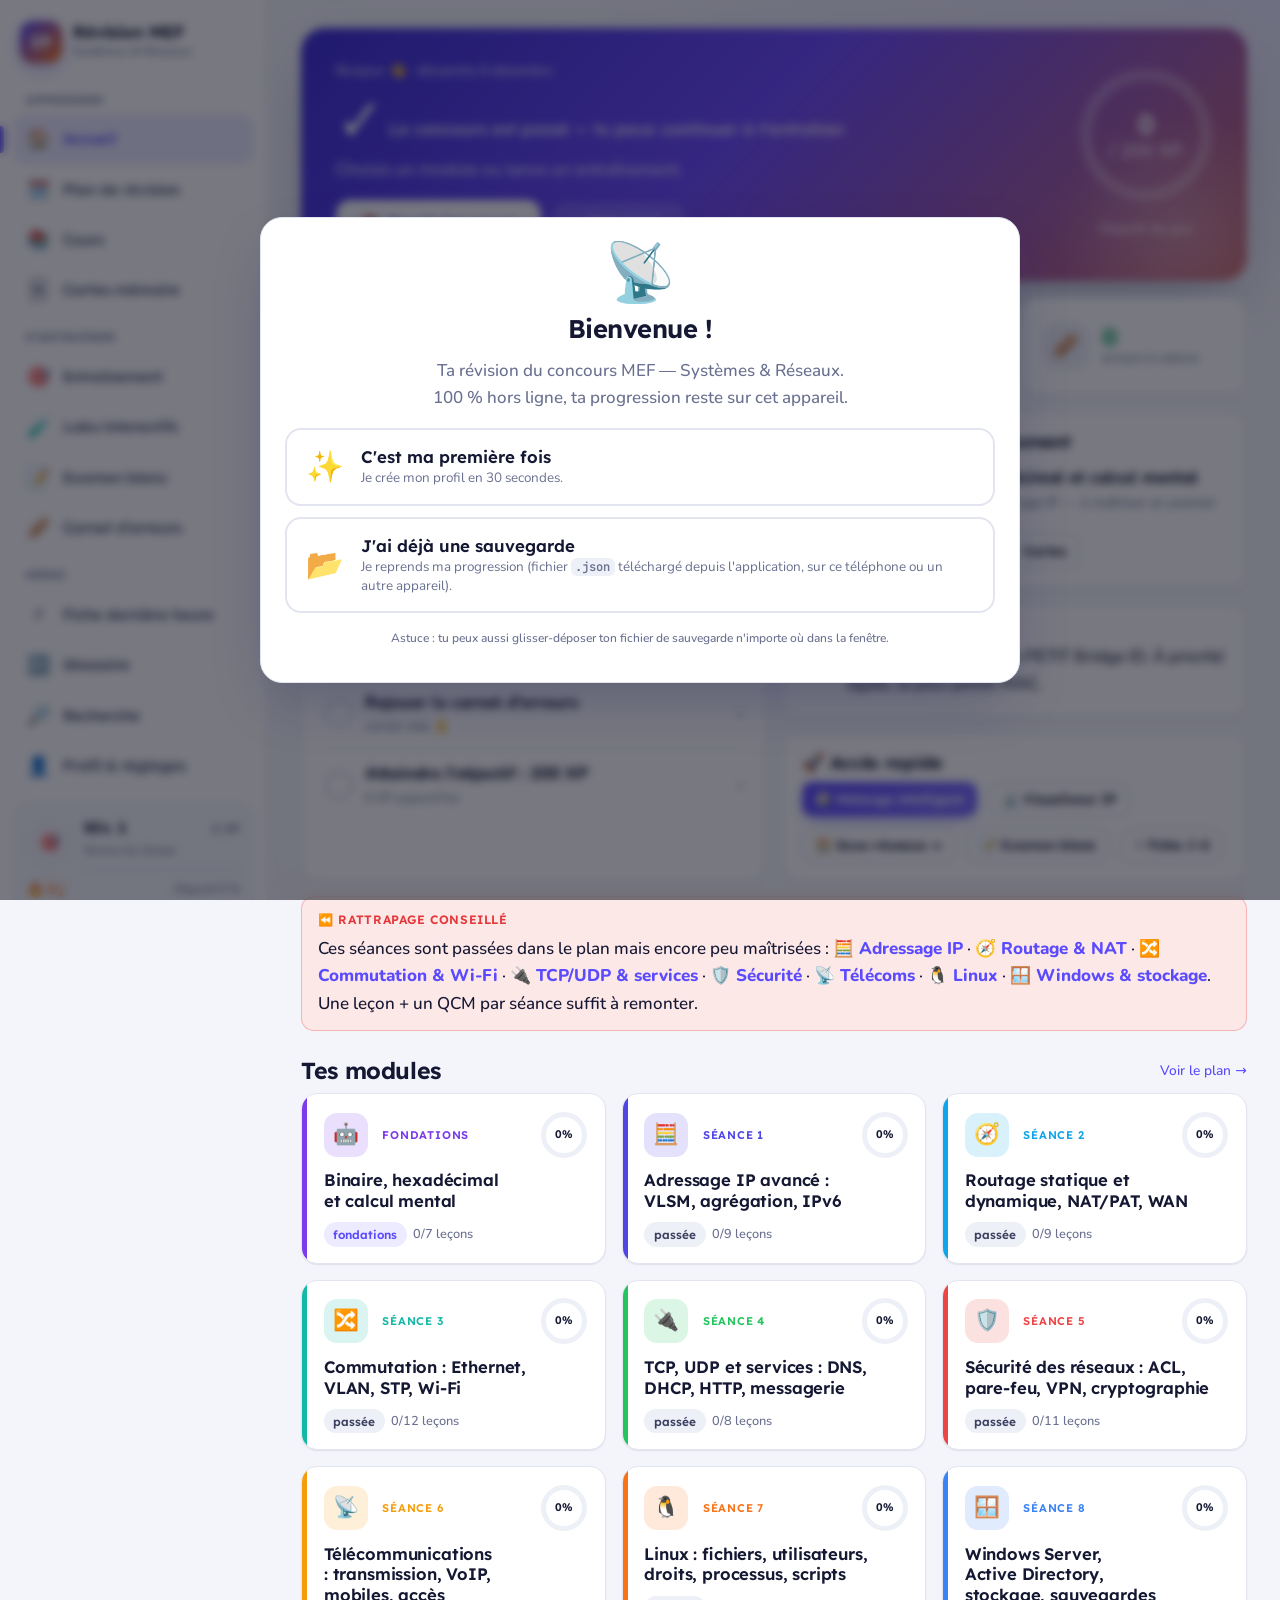
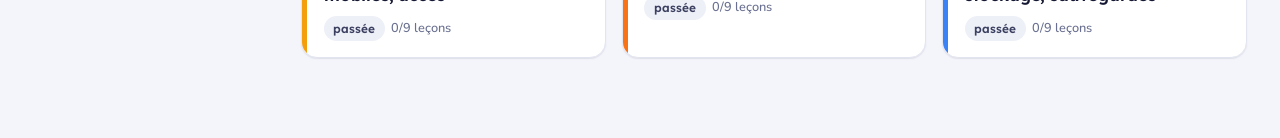
==== app/index.html @ 25d9d444 "Accueil personnalisé et sauvegarde / restauration de la progression - Assistant de premier lancement" ====
<!doctype html>
<html lang="fr">
<head>
  <meta charset="utf-8">
  <meta name="viewport" content="width=device-width, initial-scale=1, viewport-fit=cover">
  <meta name="theme-color" content="#5b4bff">
  <meta name="description" content="Révision interactive hors ligne — Concours MEF Niger, option Systèmes & Réseaux.">
  <title>Révision MEF · Systèmes & Réseaux</title>
  <link rel="icon" href="data:image/svg+xml,%3Csvg xmlns='http://www.w3.org/2000/svg' viewBox='0 0 64 64'%3E%3Cdefs%3E%3ClinearGradient id='g' x1='0' y1='0' x2='1' y2='1'%3E%3Cstop offset='0' stop-color='%235b4bff'/%3E%3Cstop offset='1' stop-color='%23ff7a1a'/%3E%3C/linearGradient%3E%3C/defs%3E%3Crect width='64' height='64' rx='16' fill='url(%23g)'/%3E%3Ctext x='32' y='42' font-family='Arial' font-weight='800' font-size='26' text-anchor='middle' fill='white'%3EIP%3C/text%3E%3C/svg%3E">
  <link rel="manifest" href="manifest.webmanifest">
  <link rel="stylesheet" href="css/fonts.css">
  <link rel="stylesheet" href="css/app.css">
</head>
<body>
  <div style="min-height:100vh;display:grid;place-items:center;font-family:system-ui,sans-serif;color:#6a7090">
    <div style="text-align:center">
      <div style="font-size:3rem">📡</div>
      <p>Chargement de la révision…</p>
      <noscript><p style="color:#e5383b"><b>JavaScript est désactivé.</b> Active-le pour utiliser l'application (aucune connexion Internet n'est nécessaire).</p></noscript>
    </div>
  </div>

  <!-- Noyau -->
  <script src="js/core/util.js"></script>
  <script src="js/core/router.js"></script>
  <script src="js/core/fx.js"></script>
  <script src="js/lib/ipcalc.js"></script>
  <script src="js/lib/md.js"></script>
  <!-- Modèles -->
  <script src="js/models/store.js"></script>
  <script src="js/models/content.js"></script>
  <script src="js/models/srs.js"></script>
  <script src="js/models/game.js"></script>
  <script src="js/models/progress.js"></script>
  <!-- Vues -->
  <script src="js/views/ui.js"></script>
  <script src="js/views/layout.js"></script>
  <script src="js/views/backup.js"></script>
  <script src="js/core/quiz.js"></script>
  <script src="js/views/question.js"></script>
  <script src="js/core/gen.js"></script>
  <!-- Widgets interactifs -->
  <script src="js/widgets/core.js"></script>
  <script src="js/widgets/ip.js"></script>
  <script src="js/widgets/net.js"></script>
  <script src="js/widgets/telecom.js"></script>
  <script src="js/widgets/sys.js"></script>
  <!-- Générateurs d'exercices -->
  <script src="js/generators/ip.js"></script>
  <script src="js/generators/net.js"></script>
  <script src="js/generators/telecom.js"></script>
  <script src="js/generators/sys.js"></script>
  <!-- Contenu pédagogique -->
  <script src="data/m0-binaire.js"></script>
  <script src="data/s1-adressage.js"></script>
  <script src="data/s2-routage.js"></script>
  <script src="data/s3-commutation.js"></script>
  <script src="data/s4-services.js"></script>
  <script src="data/s5-securite.js"></script>
  <script src="data/s6-telecoms.js"></script>
  <script src="data/s7-linux.js"></script>
  <script src="data/s8-windows.js"></script>
  <script src="data/extras.js"></script>
  <script src="data/examen.js"></script>
  <!-- Contrôleurs -->
  <script src="js/controllers/runner.js"></script>
  <script src="js/controllers/home.js"></script>
  <script src="js/controllers/course.js"></script>
  <script src="js/controllers/cards.js"></script>
  <script src="js/controllers/practice.js"></script>
  <script src="js/controllers/exercises.js"></script>
  <script src="js/controllers/exam.js"></script>
  <script src="js/controllers/misc.js"></script>
  <!-- Démarrage -->
  <script src="js/main.js"></script>
</body>
</html>
---- app/css/fonts.css ----
/* Polices embarquées (licence SIL Open Font License 1.1) : Lexend (titres), Nunito (texte), JetBrains Mono (binaire, IP, code).
   Intégrées en base64 pour fonctionner hors ligne, y compris en ouvrant le fichier directement (file://). */
@font-face { font-family: 'Lexend'; font-style: normal; font-display: swap; font-weight: 100 900; src: url([data-uri]) format('woff2'); unicode-range: U+0000-00FF, U+0131, U+0152-0153, U+02BB-02BC, U+02C6, U+02DA, U+02DC, U+0304, U+0308, U+0329, U+2000-206F, U+20AC, U+2122, U+2191, U+2193, U+2212, U+2215, U+FEFF, U+FFFD; }
@font-face { font-family: 'Nunito'; font-style: normal; font-display: swap; font-weight: 100 900; src: url([data-uri]) format('woff2'); unicode-range: U+0000-00FF, U+0131, U+0152-0153, U+02BB-02BC, U+02C6, U+02DA, U+02DC, U+0304, U+0308, U+0329, U+2000-206F, U+20AC, U+2122, U+2191, U+2193, U+2212, U+2215, U+FEFF, U+FFFD; }
@font-face { font-family: 'JetBrains Mono'; font-style: normal; font-display: swap; font-weight: 100 900; src: url([data-uri]) format('woff2'); unicode-range: U+0000-00FF, U+0131, U+0152-0153, U+02BB-02BC, U+02C6, U+02DA, U+02DC, U+0304, U+0308, U+0329, U+2000-206F, U+20AC, U+2122, U+2191, U+2193, U+2212, U+2215, U+FEFF, U+FFFD; }
---- app/css/app.css ----
/* ==========================================================================
   Révision Concours MEF — feuille de style unique
   Thèmes clair / sombre, responsive PC + mobile, composants d'apprentissage
   ========================================================================== */

:root {
  --bg: #f4f5fb;
  --bg-grad: radial-gradient(1200px 600px at 100% -10%, #e9e6ff 0%, transparent 60%),
             radial-gradient(900px 500px at -10% 110%, #ffeede 0%, transparent 55%);
  --surface: #ffffff;
  --surface-2: #f7f8fc;
  --surface-3: #eef0f8;
  --text: #151833;
  --text-2: #3b4060;
  --muted: #6a7090;
  --border: #e2e5f0;
  --border-strong: #cfd4e6;
  --primary: #5b4bff;
  --primary-2: #7a6dff;
  --primary-soft: #ecebff;
  --on-primary: #ffffff;
  --accent: #ff7a1a;
  --accent-soft: #fff0e3;
  --ok: #10a861;
  --ok-soft: #e3f7ed;
  --ko: #e5383b;
  --ko-soft: #fde8e8;
  --warn: #e08a00;
  --warn-soft: #fff5de;
  --info: #1f86e8;
  --info-soft: #e5f2fe;
  --net: #5b4bff;
  --host: #ff7a1a;
  --shadow-sm: 0 1px 2px rgba(20, 24, 60, .06), 0 1px 1px rgba(20, 24, 60, .04);
  --shadow: 0 6px 24px -8px rgba(30, 30, 90, .18), 0 2px 6px rgba(30, 30, 90, .06);
  --shadow-lg: 0 24px 60px -18px rgba(30, 30, 90, .35);
  --radius: 16px;
  --radius-sm: 10px;
  --radius-xs: 7px;
  --font-sys: system-ui, -apple-system, "Segoe UI", Roboto, Ubuntu, "Helvetica Neue", Arial, sans-serif;
  --font: "Nunito", var(--font-sys);
  --font-display: "Lexend", var(--font-sys);
  --mono: "JetBrains Mono", ui-monospace, "SF Mono", SFMono-Regular, "Cascadia Mono", Consolas, Menlo, monospace;
  --body-w: 520;
  --body-size: 1.0625rem;
  --sb: 268px;
  --maxw: 1440px;
  --gutter: clamp(1rem, 2.6vw, 2.75rem);
  color-scheme: light;
}

:root[data-theme="dark"] {
  --bg: #0b0e1d;
  --bg-grad: radial-gradient(1100px 600px at 100% -10%, rgba(91, 75, 255, .22) 0%, transparent 60%),
             radial-gradient(900px 500px at -10% 110%, rgba(255, 122, 26, .12) 0%, transparent 55%);
  --surface: #141831;
  --surface-2: #1a1f3c;
  --surface-3: #232a4d;
  --text: #eef0ff;
  --text-2: #c9cdea;
  --muted: #9298bd;
  --border: #272e55;
  --border-strong: #353d6b;
  --primary: #8577ff;
  --primary-2: #a399ff;
  --primary-soft: #262457;
  --on-primary: #ffffff;
  --accent: #ff8d3a;
  --accent-soft: #3a2616;
  --ok: #2fd187;
  --ok-soft: #12342a;
  --ko: #ff5f61;
  --ko-soft: #3d1a22;
  --warn: #ffb020;
  --warn-soft: #3a2d10;
  --info: #4ea6ff;
  --info-soft: #132c48;
  --net: #9a8fff;
  --host: #ff9a4d;
  --shadow-sm: 0 1px 2px rgba(0, 0, 0, .35);
  --shadow: 0 8px 28px -10px rgba(0, 0, 0, .6), 0 2px 6px rgba(0, 0, 0, .3);
  --shadow-lg: 0 24px 60px -18px rgba(0, 0, 0, .75);
  color-scheme: dark;
}

/* Choix de police (Profil → Réglages) */
:root[data-font="lexend"] { --font: "Lexend", var(--font-sys); --body-w: 360; --body-size: 1rem; }
:root[data-font="system"] { --font: var(--font-sys); --font-display: var(--font-sys); --body-w: 400; --body-size: 1rem; }

* { box-sizing: border-box; }
html { -webkit-text-size-adjust: 100%; font-size: calc(var(--fsr, 1) * 100%); }
@media (min-width: 1600px) { html { font-size: calc(var(--fsr, 1) * 106.25%); } }
@media (min-width: 2200px) { html { font-size: calc(var(--fsr, 1) * 118.75%); } }
body {
  margin: 0;
  font-family: var(--font);
  font-size: var(--body-size);
  font-weight: var(--body-w);
  line-height: 1.62;
  color: var(--text);
  background: var(--bg);
  background-image: var(--bg-grad);
  background-attachment: fixed;
  min-height: 100vh;
  min-height: 100dvh;
  -webkit-font-smoothing: antialiased;
  -moz-osx-font-smoothing: grayscale;
  text-rendering: optimizeLegibility;
  font-feature-settings: "kern", "liga";
  overflow-wrap: break-word;
}
b, strong { font-weight: 800; }
a { color: var(--primary); text-decoration: none; }
a:hover { text-decoration: underline; }
h1, h2, h3, h4 { font-family: var(--font-display); line-height: 1.22; margin: 0 0 .5em; letter-spacing: -.018em; font-weight: 650; }
h1 { font-size: clamp(1.45rem, 1.1rem + 1.1vw, 2.05rem); font-weight: 700; letter-spacing: -.025em; }
h2 { font-size: clamp(1.2rem, 1.05rem + .5vw, 1.45rem); }
h3 { font-size: 1.1rem; }
p { margin: 0 0 .8em; }
img, svg { max-width: 100%; }
hr { border: 0; border-top: 1px solid var(--border); margin: 1.2rem 0; }
code, .mono { font-family: var(--mono); font-size: .9em; font-weight: 600; font-variant-ligatures: none; }
:not(pre) > code { background: var(--surface-3); padding: .08em .38em; border-radius: 6px; overflow-wrap: anywhere; }
pre {
  font-family: var(--mono);
  font-size: .84rem;
  font-weight: 500;
  line-height: 1.55;
  background: #0f1328;
  color: #e6e9ff;
  padding: .9rem 1rem;
  border-radius: var(--radius-sm);
  overflow-x: auto;
  margin: .6rem 0 1rem;
  border: 1px solid #222a52;
  font-variant-ligatures: none;
}
pre .c { color: #7f8ab8; }
pre .k { color: #ffb86b; }
pre .s { color: #9be9a8; }
kbd {
  font-family: var(--mono); font-size: .8em;
  background: var(--surface); border: 1px solid var(--border-strong);
  border-bottom-width: 2px; border-radius: 6px; padding: .05em .4em;
}
::selection { background: var(--primary); color: #fff; }
button { font-family: inherit; }
input, select, textarea { font-family: inherit; font-size: 1rem; font-weight: 600; color: var(--text); }
:focus-visible { outline: 3px solid color-mix(in srgb, var(--primary) 55%, transparent); outline-offset: 2px; border-radius: 6px; }

/* ---------- Shell / layout ---------- */
.shell { display: grid; grid-template-columns: var(--sb) minmax(0, 1fr); min-height: 100vh; min-height: 100dvh; }
.sidebar {
  position: sticky; top: 0; height: 100vh; height: 100dvh; overflow-y: auto; overflow-x: hidden;
  background: var(--surface);
  border-right: 1px solid var(--border);
  padding: 1.1rem .85rem 1rem;
  display: flex; flex-direction: column; gap: .8rem;
  scrollbar-width: thin;
}
.brand { display: flex; align-items: center; gap: .7rem; padding: .2rem .4rem; color: var(--text); }
.brand:hover { text-decoration: none; }
.brand-logo {
  width: 42px; height: 42px; border-radius: 13px; flex: none;
  background: linear-gradient(135deg, var(--primary), #ff7a1a);
  display: grid; place-items: center; color: #fff; font-family: var(--font-display); font-weight: 800; font-size: 1.05rem;
  box-shadow: 0 6px 18px -6px rgba(91, 75, 255, .7); text-decoration: none !important;
}
.brand-text { display: flex; flex-direction: column; min-width: 0; }
.brand-name { font-family: var(--font-display); font-weight: 700; line-height: 1.15; font-size: 1.05rem; letter-spacing: -.01em; }
.brand-sub { font-size: .76rem; color: var(--muted); font-weight: 600; }
.nav { display: flex; flex-direction: column; gap: 2px; }
.nav a {
  position: relative; display: flex; align-items: center; gap: .75rem;
  padding: .58rem .75rem; border-radius: 12px;
  color: var(--text-2); font-family: var(--font-display); font-weight: 500; font-size: .93rem; white-space: nowrap;
  transition: background .15s, color .15s;
}
.nav a:hover { background: var(--surface-2); text-decoration: none; color: var(--text); }
.nav a.active { background: var(--primary-soft); color: var(--primary); font-weight: 600; }
.nav a.active::before { content: ""; position: absolute; left: -.85rem; top: 22%; bottom: 22%; width: 4px; border-radius: 0 4px 4px 0; background: var(--primary); }
.nav .ico { width: 1.6rem; text-align: center; font-size: 1.15rem; flex: none; }
.nav .lbl { overflow: hidden; text-overflow: ellipsis; }
.nav .count {
  margin-left: auto; font-size: .7rem; font-weight: 700; font-family: var(--font-display);
  background: var(--accent); color: #fff; border-radius: 99px; padding: .05rem .45rem; line-height: 1.4;
}
.nav-sep { font-size: .68rem; text-transform: uppercase; letter-spacing: .1em; color: var(--muted); padding: .8rem .75rem .25rem; font-weight: 700; font-family: var(--font-display); }
.side-foot { margin-top: auto; display: flex; flex-direction: column; gap: .6rem; }
.side-player { background: var(--surface-2); border: 1px solid var(--border); border-radius: 16px; padding: .75rem; }
.side-player .sp-main { display: flex; align-items: center; gap: .7rem; color: inherit; text-decoration: none; }
.side-player .sp-txt { flex: 1; min-width: 0; }
.side-player .sp-row { display: flex; justify-content: space-between; align-items: center; margin-top: .45rem; }
.side-player .lvl { display: flex; justify-content: space-between; align-items: baseline; font-size: .85rem; font-family: var(--font-display); }
.side-player .lvl b { font-size: .95rem; font-weight: 700; }
.side-tools { display: flex; gap: .4rem; }
.tool, .tb-btn {
  flex: 1; display: grid; place-items: center; height: 38px; border-radius: 11px; cursor: pointer;
  border: 1px solid var(--border); background: var(--surface); color: var(--text-2); font-size: 1rem; font-weight: 800;
  transition: background .15s, border-color .15s, color .15s;
}
.tool:hover, .tb-btn:hover { background: var(--surface-2); border-color: var(--border-strong); color: var(--primary); }
.tool[hidden], .tb-btn[hidden] { display: none; }

/* Rail d'icônes (PC moyen, tablette paysage, téléphone en paysage, ou menu replié) */
:root[data-nav="rail"] { --sb: 76px; }
:root[data-nav="rail"] .sidebar { padding: .9rem .55rem .8rem; align-items: stretch; }
:root[data-nav="rail"] .brand { justify-content: center; padding: .2rem 0; }
:root[data-nav="rail"] .brand-text,
:root[data-nav="rail"] .nav .lbl,
:root[data-nav="rail"] .side-player .sp-txt,
:root[data-nav="rail"] .side-player .sp-row { display: none; }
:root[data-nav="rail"] .nav a { justify-content: center; padding: .62rem 0; }
:root[data-nav="rail"] .nav a.active::before { left: -.55rem; }
:root[data-nav="rail"] .nav .count { position: absolute; top: 2px; right: 2px; margin: 0; font-size: .6rem; padding: 0 .3rem; }
:root[data-nav="rail"] .nav-sep { padding: .45rem 0; }
:root[data-nav="rail"] .nav-sep span { display: block; height: 1px; background: var(--border); font-size: 0; }
:root[data-nav="rail"] .side-player { padding: .45rem 0; background: none; border: 0; }
:root[data-nav="rail"] .side-player .sp-main { justify-content: center; }
:root[data-nav="rail"] .side-tools { flex-direction: column; }
:root.compact-h[data-nav="rail"] { --sb: 64px; }
:root.compact-h .sidebar { gap: .3rem; padding-top: .5rem; }
:root.compact-h .brand-logo { width: 36px; height: 36px; }
:root.compact-h .nav a { padding: .42rem 0; }
:root.compact-h .nav-sep { padding: .2rem 0; }

.main { min-width: 0; }
.topbar {
  display: none; position: sticky; top: 0; z-index: 30;
  background: color-mix(in srgb, var(--surface) 88%, transparent);
  backdrop-filter: blur(12px); -webkit-backdrop-filter: blur(12px);
  border-bottom: 1px solid var(--border);
  padding: .5rem .75rem; padding-top: calc(.5rem + env(safe-area-inset-top)); align-items: center; gap: .55rem;
}
.topbar .brand-logo { width: 34px; height: 34px; border-radius: 10px; font-size: .85rem; }
.topbar .tb-btn { flex: none; width: 36px; height: 36px; }
.topbar .tb-back { font-size: 1.7rem; line-height: 1; padding-bottom: 3px; color: var(--primary); text-decoration: none; }
.topbar .title { font-family: var(--font-display); font-weight: 600; font-size: 1rem; flex: 1; min-width: 0; white-space: nowrap; overflow: hidden; text-overflow: ellipsis; }
.pill-stats { display: flex; gap: .35rem; align-items: center; }
.pill {
  display: inline-flex; align-items: center; gap: .3rem;
  background: var(--surface-2); border: 1px solid var(--border);
  border-radius: 99px; padding: .2rem .6rem; font-size: .82rem; font-weight: 700; white-space: nowrap; font-family: var(--font-display);
}
.pill.fire { color: var(--accent); }
.pill.xp { color: var(--primary); }

.view { width: 100%; max-width: calc(var(--maxw) + 2 * var(--gutter)); margin: 0 auto; padding: clamp(1rem, 2.2vw, 2rem) var(--gutter) 5rem; }
.view.wide { --maxw: 1680px; }
.view.narrow { --maxw: 980px; }

.bottombar {
  display: none; position: fixed; left: 0; right: 0; bottom: 0; z-index: 40;
  background: color-mix(in srgb, var(--surface) 94%, transparent);
  backdrop-filter: blur(14px); -webkit-backdrop-filter: blur(14px);
  border-top: 1px solid var(--border);
  padding: .3rem .4rem calc(.3rem + env(safe-area-inset-bottom));
  grid-template-columns: repeat(5, minmax(0, 1fr)); gap: .2rem;
}
.bottombar a {
  display: flex; flex-direction: column; align-items: center; gap: .05rem;
  font-family: var(--font-display); font-size: .68rem; font-weight: 600; color: var(--muted); padding: .3rem 0 .25rem; border-radius: 12px;
  min-width: 0; white-space: nowrap; overflow: hidden; text-overflow: ellipsis; letter-spacing: -.01em;
}
.bottombar a .ico { position: relative; font-size: 1.3rem; line-height: 1.2; }
.bottombar a .dot { position: absolute; top: -3px; left: 70%; font-style: normal; font-size: .58rem; font-weight: 700; background: var(--accent); color: #fff; border-radius: 99px; padding: 0 .3rem; line-height: 1.45; }
.bottombar a.active { color: var(--primary); background: var(--primary-soft); }
.bottombar a:hover { text-decoration: none; }

:root[data-nav="mobile"] .shell { grid-template-columns: minmax(0, 1fr); }
:root[data-nav="mobile"] .sidebar { display: none; }
:root[data-nav="mobile"] .topbar { display: flex; }
:root[data-nav="mobile"] .bottombar { display: grid; }
:root[data-nav="mobile"] .view { padding-bottom: calc(6rem + env(safe-area-inset-bottom)); }
:root.compact-h .view { padding-top: .8rem; }

/* Mode focus : quiz, cartes, examen → toute la place pour la question */
:root[data-focus] .shell { grid-template-columns: minmax(0, 1fr); }
:root[data-focus] .sidebar, :root[data-focus] .topbar, :root[data-focus] .bottombar { display: none !important; }
:root[data-focus] .view { --maxw: 940px; padding-top: 0; padding-bottom: calc(3rem + env(safe-area-inset-bottom)); }

/* En-tête du mode focus (quiz, cartes, examen) */
.focus-head {
  position: sticky; top: 0; z-index: 30; display: flex; align-items: center; gap: .7rem;
  padding: calc(.7rem + env(safe-area-inset-top)) 0 .7rem; margin-bottom: .6rem;
  background: color-mix(in srgb, var(--bg) 86%, transparent); backdrop-filter: blur(12px); -webkit-backdrop-filter: blur(12px);
}
.focus-head::after { content: ""; position: absolute; left: calc(-1 * var(--gutter)); right: calc(-1 * var(--gutter)); bottom: 0; border-bottom: 1px solid var(--border); }
.fh-close {
  flex: none; width: 40px; height: 40px; border-radius: 12px; display: grid; place-items: center;
  color: var(--muted); font-size: 1.15rem; font-weight: 700; border: 1px solid var(--border); background: var(--surface);
}
.fh-close:hover { color: var(--ko); border-color: var(--ko); text-decoration: none; }
.fh-mid { flex: 1; min-width: 0; display: flex; flex-direction: column; gap: .35rem; }
.fh-title { font-family: var(--font-display); font-weight: 600; font-size: .95rem; white-space: nowrap; overflow: hidden; text-overflow: ellipsis; }
.fh-bar { height: 10px; }
.fh-count { font-family: var(--font-display); font-weight: 600; font-size: .9rem; color: var(--muted); white-space: nowrap; font-variant-numeric: tabular-nums; }
.focus-sub { color: var(--muted); font-size: .92rem; margin: .2rem 0 1rem; }
.focus-sub .seg { margin-top: .5rem; }
.view.focus .q-card { padding: clamp(1.1rem, 2.4vw, 1.9rem); border-radius: 20px; box-shadow: var(--shadow); }
.view.focus .q-text { font-size: clamp(1.12rem, 1rem + .55vw, 1.42rem); }
.view.focus .choice { font-size: clamp(1rem, .96rem + .2vw, 1.1rem); }
@media (max-width: 880px) {
  .focus-head { gap: .55rem; }
  .fh-title { display: none; }
  .fh-mid { justify-content: center; }
  .focus-head #qEnd { padding: .3rem .55rem; }
  .fh-close { width: 36px; height: 36px; }
  /* Bouton d'action toujours à portée du pouce */
  .view.focus .q-card .q-actions:not(:empty) {
    position: sticky; bottom: 0; z-index: 5; background: var(--surface);
    margin: 1rem calc(-1 * clamp(1.1rem, 2.4vw, 1.9rem)) calc(-1 * clamp(1.1rem, 2.4vw, 1.9rem));
    padding: .7rem clamp(1.1rem, 2.4vw, 1.9rem) calc(.7rem + env(safe-area-inset-bottom));
    border-top: 1px solid var(--border); border-radius: 0 0 20px 20px;
    box-shadow: 0 -10px 24px -18px rgba(20, 24, 60, .5);
  }
  .view.focus .q-actions .btn.primary { flex: 1; min-height: 3rem; font-size: 1rem; }
}

.exam-pal > summary { cursor: pointer; display: flex; justify-content: space-between; align-items: center; font-family: var(--font-display); font-weight: 600; list-style: none; }
.exam-pal > summary::-webkit-details-marker { display: none; }
.exam-pal > summary::after { content: "▾"; color: var(--muted); margin-left: .5rem; transition: transform .2s; }
.exam-pal:not([open]) > summary::after { transform: rotate(-90deg); }
.exam-pal > summary > span:first-child { flex: 1; }
.exam-nav { display: flex; gap: .6rem; margin-top: 1rem; align-items: center; }
@media (max-width: 880px) {
  .exam-nav { position: sticky; bottom: 0; z-index: 6; background: color-mix(in srgb, var(--bg) 90%, transparent); backdrop-filter: blur(10px); -webkit-backdrop-filter: blur(10px); padding: .65rem 0 calc(.65rem + env(safe-area-inset-bottom)); }
  .exam-nav .btn { flex: 1; }
  .exam-nav .grow { display: none; }
}

/* Page de leçon : colonne de lecture + sommaire du module (grands écrans) */
.read-progress { position: fixed; top: 0; left: 0; right: 0; height: 3px; z-index: 35; pointer-events: none; }
.read-progress > i { display: block; height: 100%; width: 0; background: linear-gradient(90deg, var(--mc, var(--primary)), var(--accent)); border-radius: 0 3px 3px 0; transition: width .1s linear; }
:root[data-nav="mobile"] .read-progress { top: calc(51px + env(safe-area-inset-top)); }
.lesson-layout { display: grid; grid-template-columns: minmax(0, 1fr); gap: clamp(1.5rem, 3vw, 3rem); align-items: start; }
.lesson-main { min-width: 0; max-width: 900px; width: 100%; margin: 0 auto; }
.lesson-kicker { font-family: var(--font-display); font-size: .74rem; font-weight: 600; text-transform: uppercase; letter-spacing: .07em; }
.lesson-aside { display: none; }
@media (min-width: 1280px) {
  .lesson-layout { grid-template-columns: minmax(0, 1fr) 300px; }
  .lesson-main { margin: 0; justify-self: center; }
  .lesson-aside { display: block; position: sticky; top: 1.2rem; }
}
@media (min-width: 1700px) { .lesson-layout { grid-template-columns: minmax(0, 1fr) 340px; } }
.la-card { background: var(--surface); border: 1px solid var(--border); border-radius: var(--radius); padding: 1rem; box-shadow: var(--shadow-sm); display: flex; flex-direction: column; gap: .5rem; max-height: calc(100vh - 2.4rem); }
.la-head { display: flex; align-items: center; gap: .7rem; color: var(--text); margin-bottom: .3rem; }
.la-head:hover { text-decoration: none; }
.la-head .m-ico { width: 42px; height: 42px; border-radius: 12px; display: grid; place-items: center; font-size: 1.25rem; flex: none; }
.la-num { display: block; font-family: var(--font-display); font-size: .68rem; font-weight: 600; text-transform: uppercase; letter-spacing: .07em; }
.la-title { display: block; font-family: var(--font-display); font-weight: 600; line-height: 1.25; }
.la-list { list-style: none; margin: .4rem -.4rem 0; padding: 0; overflow-y: auto; flex: 1; min-height: 0; scrollbar-width: thin; }
.la-list a { display: flex; gap: .6rem; align-items: flex-start; padding: .45rem .5rem; border-radius: 10px; color: var(--text-2); font-size: .88rem; font-weight: 600; line-height: 1.35; }
.la-list a:hover { background: var(--surface-2); text-decoration: none; }
.la-list a.on { background: color-mix(in srgb, var(--mc) 12%, var(--surface)); color: var(--text); font-weight: 800; }
.la-list .n { flex: none; width: 24px; height: 24px; border-radius: 7px; display: grid; place-items: center; font-family: var(--font-display); font-size: .72rem; font-weight: 600; background: var(--surface-3); }
.la-list a.done .n { background: var(--ok); color: #fff; }
.la-list a.on .n { background: var(--mc); color: #fff; }
.la-actions { display: flex; gap: .4rem; flex-wrap: wrap; padding-top: .5rem; border-top: 1px solid var(--border); }
.la-actions .btn { flex: 1; }
.lesson-dock { display: flex; align-items: center; gap: .6rem; margin-top: 1.6rem; flex-wrap: wrap; }
.lesson-dock #markDone { margin-left: auto; }
.lesson-dock .btn { max-width: 100%; }
.lesson-dock .btn .hide-m { overflow: hidden; text-overflow: ellipsis; white-space: nowrap; max-width: 22ch; }
.show-m { display: none; }
@media (max-width: 880px) {
  .hide-m { display: none !important; }
  .show-m { display: inline; }
  .lesson-dock {
    position: sticky; bottom: calc(62px + env(safe-area-inset-bottom)); z-index: 6; flex-wrap: nowrap;
    background: color-mix(in srgb, var(--bg) 88%, transparent); backdrop-filter: blur(10px); -webkit-backdrop-filter: blur(10px);
    margin: 1.4rem calc(-1 * var(--gutter)) 0; padding: .6rem var(--gutter);
    border-top: 1px solid var(--border);
  }
  :root.compact-h .lesson-dock { bottom: 0; }
  .lesson-dock { gap: .45rem; padding-top: .5rem; padding-bottom: .5rem; }
  .lesson-dock .btn { min-height: 2.6rem; padding: .45rem .8rem; white-space: nowrap; }
  .lesson-dock #markDone { margin-left: 0; flex: 1; }
  .lesson-dock #nextL, .lesson-dock .btn.primary { flex: 1; }
}

/* Réglages d'affichage */
.typo-ctl { display: grid; gap: 1rem; }
.typo-ctl .lbl { display: block; font-family: var(--font-display); font-size: .8rem; font-weight: 600; color: var(--text-2); margin-bottom: .4rem; }
.font-pick { display: grid; gap: .5rem; grid-template-columns: repeat(auto-fit, minmax(min(100%, 12rem), 1fr)); }
.font-pick button {
  display: flex; align-items: center; gap: .75rem; text-align: left; padding: .65rem .8rem; border-radius: 14px; cursor: pointer;
  border: 2px solid var(--border); background: var(--surface); color: var(--text); transition: border-color .15s, background .15s;
}
.font-pick button:hover { border-color: var(--border-strong); }
.font-pick button.on { border-color: var(--primary); background: var(--primary-soft); }
.font-pick b { display: block; font-family: var(--font-display); font-weight: 600; }
.font-pick small { display: block; color: var(--muted); font-size: .78rem; font-weight: 600; }
.fp-a { font-size: 1.6rem; width: 2.6rem; text-align: center; line-height: 1; font-weight: 700; color: var(--primary); }
.fp-nunito { font-family: "Nunito", sans-serif; font-weight: 800; }
.fp-lexend { font-family: "Lexend", sans-serif; }
.fp-system { font-family: var(--font-sys); }
.size-pick button { min-width: 3rem; line-height: 1; font-weight: 700; }
.set-lbl { font-family: var(--font-display); font-size: .82rem; font-weight: 600; color: var(--text-2); min-width: 8.5rem; }

.onb h2 { font-size: clamp(1.25rem, 1.1rem + .8vw, 1.6rem); }
.onb-steps { display: grid; gap: .6rem; grid-template-columns: repeat(auto-fit, minmax(min(100%, 10.5rem), 1fr)); margin-top: 1rem; }
.onb-steps > div { background: var(--surface-2); border: 1px solid var(--border); border-radius: 14px; padding: .8rem; display: flex; flex-direction: column; gap: .15rem; }
.onb-steps span { font-size: 1.5rem; }
.onb-steps b { font-family: var(--font-display); font-weight: 600; }
.onb-steps small { color: var(--muted); font-size: .82rem; line-height: 1.4; }
@media (max-width: 600px) {
  .onb .big-emoji { font-size: 2.6rem; }
  .onb-steps > div { display: grid; grid-template-columns: auto 1fr; column-gap: .7rem; padding: .6rem .75rem; }
  .onb-steps span { grid-row: span 2; align-self: center; font-size: 1.35rem; }
  .font-pick button { padding: .5rem .7rem; }
}

/* Assistant de premier lancement */
.onb-choice { display: grid; gap: .7rem; }
.onb div.lbl { display: block; font-family: var(--font-display); font-size: .8rem; font-weight: 600; color: var(--text-2); margin-bottom: .4rem; }
.onb-opt {
  display: flex; align-items: center; gap: .9rem; text-align: left; width: 100%; cursor: pointer;
  padding: 1rem 1.1rem; border-radius: 16px; border: 2px solid var(--border); background: var(--surface); color: var(--text);
  transition: border-color .15s, background .15s, transform .1s;
}
.onb-opt:hover { border-color: var(--primary); background: var(--primary-soft); }
.onb-opt:active { transform: scale(.99); }
.onb-opt .e { font-size: 1.9rem; flex: none; width: 2.6rem; text-align: center; }
.onb-opt b { display: block; font-family: var(--font-display); font-weight: 600; font-size: 1.05rem; }
.onb-opt small { display: block; color: var(--muted); font-size: .84rem; line-height: 1.4; margin-top: .1rem; }
.onb-dots { display: flex; justify-content: center; gap: .4rem; margin-bottom: 1rem; }
.onb-dots i { width: 34px; height: 6px; border-radius: 99px; background: var(--surface-3); }
.onb-dots i.on { background: linear-gradient(90deg, var(--primary), var(--primary-2)); }
.onb-name { font-size: 1.15rem; padding: .8rem 1rem; }
.onb-goals { display: grid; gap: .5rem; grid-template-columns: repeat(3, minmax(0, 1fr)); }
.onb-goals button {
  display: flex; flex-direction: column; align-items: center; gap: .05rem; padding: .7rem .4rem; border-radius: 14px; cursor: pointer;
  border: 2px solid var(--border); background: var(--surface); color: var(--text); text-align: center;
}
.onb-goals button.on { border-color: var(--primary); background: var(--primary-soft); }
.onb-goals .e { font-size: 1.4rem; }
.onb-goals b { font-family: var(--font-display); font-weight: 600; }
.onb-goals small { font-size: .74rem; color: var(--muted); font-weight: 600; }
.onb-nav { display: flex; justify-content: space-between; align-items: center; gap: .6rem; margin-top: 1.4rem; flex-wrap: wrap; }
.onb-nav .btn.primary { margin-left: auto; }
.onb-save { display: grid; gap: .55rem; }
.onb-save > div { display: flex; gap: .75rem; align-items: flex-start; background: var(--surface-2); border: 1px solid var(--border); border-radius: 13px; padding: .65rem .8rem; }
.onb-save span { font-size: 1.3rem; line-height: 1.3; }
.onb-save p { margin: 0; font-size: .92rem; }
/* Sauvegarde */
.bk-sum { display: grid; gap: .5rem; grid-template-columns: repeat(3, minmax(0, 1fr)); margin-top: 1rem; }
.bk-sum > div { background: var(--surface-2); border: 1px solid var(--border); border-radius: 12px; padding: .55rem .4rem; text-align: center; }
.bk-sum b { display: block; font-family: var(--font-display); font-weight: 700; font-size: 1.15rem; }
.bk-sum small { color: var(--muted); font-size: .74rem; font-weight: 600; }
.bk-remind {
  display: flex; align-items: center; gap: .9rem; flex-wrap: wrap; padding: .85rem 1rem; border-radius: var(--radius);
  background: var(--info-soft); border: 1px solid color-mix(in srgb, var(--info) 35%, transparent);
}
.bk-remind .bk-ico { font-size: 1.6rem; }
.bk-remind .grow { min-width: 14rem; }
.bk-status { display: flex; gap: .6rem; align-items: center; background: var(--surface-2); border-radius: 12px; padding: .55rem .8rem; }
:root.drop-on body::after {
  content: "📂  Dépose ta sauvegarde ici pour la restaurer"; position: fixed; inset: 12px; z-index: 200; display: grid; place-items: center;
  border: 3px dashed var(--primary); border-radius: 24px; background: color-mix(in srgb, var(--surface) 88%, transparent);
  font-family: var(--font-display); font-size: 1.3rem; font-weight: 600; color: var(--primary); pointer-events: none;
}
@media (max-width: 600px) { .onb-goals small:first-of-type { display: none; } .bk-sum b { font-size: 1rem; } }

/* ---------- Generic components ---------- */
.card {
  background: var(--surface);
  border: 1px solid var(--border);
  border-radius: var(--radius);
  box-shadow: var(--shadow-sm);
  padding: 1.15rem 1.2rem;
}
.card.pad-lg { padding: 1.5rem; }
.card.hover { transition: transform .15s ease, box-shadow .15s ease, border-color .15s; cursor: pointer; }
.card.hover:hover { transform: translateY(-2px); box-shadow: var(--shadow); border-color: var(--border-strong); }
.card h3 { margin-bottom: .35rem; }
.card + .card { margin-top: 1rem; }
.grid > .card + .card, .row > .card + .card, .mod-grid > .card + .card { margin-top: 0; }
.stack > * + * { margin-top: 1rem; }
.stack-sm > * + * { margin-top: .5rem; }
.row { display: flex; gap: .75rem; align-items: center; flex-wrap: wrap; }
.row.between { justify-content: space-between; }
.row.nowrap { flex-wrap: nowrap; white-space: normal; }
.grow { flex: 1; min-width: 0; }
.grid { display: grid; gap: 1rem; }
/* Grilles intrinsèquement responsives : nombre de colonnes maximal, largeur minimale par colonne */
.grid.c2 { grid-template-columns: repeat(auto-fit, minmax(min(100%, max(20rem, (100% - 1rem) / 2)), 1fr)); }
.grid.c3 { grid-template-columns: repeat(auto-fit, minmax(min(100%, max(15rem, (100% - 2rem) / 3)), 1fr)); }
.grid.c4 { grid-template-columns: repeat(auto-fit, minmax(min(100%, max(12.5rem, (100% - 3rem) / 4)), 1fr)); }
.grid.k4 { grid-template-columns: repeat(auto-fit, minmax(min(100%, max(9.5rem, (100% - 3rem) / 4)), 1fr)); }
.grid.k3 { grid-template-columns: repeat(auto-fit, minmax(min(100%, max(7rem, (100% - 2rem) / 3)), 1fr)); }
.grid.auto { grid-template-columns: repeat(auto-fill, minmax(min(100%, 17rem), 1fr)); }
.grid.auto-sm { grid-template-columns: repeat(auto-fill, minmax(min(100%, 13rem), 1fr)); }
.muted { color: var(--muted); }
.small { font-size: .86rem; }
.tiny { font-size: .75rem; }
.center { text-align: center; }
.right { text-align: right; }
.nowrap { white-space: nowrap; }
.hidden { display: none !important; }
.mt0 { margin-top: 0 !important; } .mt1 { margin-top: .5rem; } .mt2 { margin-top: 1rem; } .mt3 { margin-top: 1.6rem; }
.mb0 { margin-bottom: 0 !important; } .mb1 { margin-bottom: .5rem; } .mb2 { margin-bottom: 1rem; }
.ok-t { color: var(--ok); } .ko-t { color: var(--ko); } .warn-t { color: var(--warn); } .pri-t { color: var(--primary); } .acc-t { color: var(--accent); }
.net-t { color: var(--net); font-weight: 700; } .host-t { color: var(--host); font-weight: 700; }

.page-head { margin-bottom: 1.2rem; }
.page-head h1 { margin-bottom: .2rem; }
.page-head .sub { color: var(--muted); max-width: 70ch; }
.crumbs { font-family: var(--font-display); font-size: .82rem; color: var(--muted); margin-bottom: .45rem; }
.crumbs a { color: var(--muted); }

.btn {
  --b: var(--surface); --c: var(--text); --bd: var(--border-strong);
  display: inline-flex; align-items: center; justify-content: center; gap: .45rem;
  background: var(--b); color: var(--c);
  border: 1px solid var(--bd); border-radius: 12px;
  padding: .64rem 1.1rem; font-family: var(--font-display); font-weight: 600; font-size: .93rem; letter-spacing: -.005em; min-height: 2.6rem;
  cursor: pointer; text-decoration: none !important; line-height: 1.2;
  transition: transform .08s ease, filter .15s, background .15s, box-shadow .15s;
  user-select: none; -webkit-tap-highlight-color: transparent;
}
.btn:hover { filter: brightness(1.04); box-shadow: var(--shadow-sm); }
.btn:active { transform: translateY(1px) scale(.99); }
.btn:disabled { opacity: .5; cursor: not-allowed; }
.btn.primary { --b: linear-gradient(135deg, var(--primary), var(--primary-2)); --c: var(--on-primary); --bd: transparent; background: linear-gradient(135deg, var(--primary), var(--primary-2)); box-shadow: 0 6px 16px -8px var(--primary); }
.btn.accent { background: linear-gradient(135deg, #ff7a1a, #ff4d6d); --c: #fff; --bd: transparent; box-shadow: 0 6px 16px -8px #ff7a1a; }
.btn.ok { --b: var(--ok); --c: #fff; --bd: transparent; }
.btn.ko { --b: var(--ko); --c: #fff; --bd: transparent; }
.btn.ghost { --b: transparent; --bd: transparent; --c: var(--text-2); }
.btn.ghost:hover { background: var(--surface-2); }
.btn.soft { --b: var(--primary-soft); --c: var(--primary); --bd: transparent; }
.btn.sm { padding: .38rem .75rem; font-size: .84rem; border-radius: 10px; min-height: 2.15rem; }
.btn.lg { padding: .85rem 1.5rem; font-size: 1.04rem; border-radius: 14px; min-height: 3.1rem; }
.btn.block { width: 100%; }
.btn .k { font-family: var(--mono); font-size: .72rem; opacity: .7; border: 1px solid currentColor; border-radius: 5px; padding: 0 .3rem; }

.chip {
  display: inline-flex; align-items: center; gap: .3rem;
  font-family: var(--font-display); font-size: .74rem; font-weight: 600; padding: .16rem .6rem;
  border-radius: 99px; background: var(--surface-3); color: var(--text-2); white-space: nowrap;
}
.chip.pri { background: var(--primary-soft); color: var(--primary); }
.chip.ok { background: var(--ok-soft); color: var(--ok); }
.chip.ko { background: var(--ko-soft); color: var(--ko); }
.chip.warn { background: var(--warn-soft); color: var(--warn); }
.chip.acc { background: var(--accent-soft); color: var(--accent); }

.bar { height: 9px; border-radius: 99px; background: var(--surface-3); overflow: hidden; }
.bar > i { display: block; height: 100%; border-radius: inherit; background: linear-gradient(90deg, var(--primary), var(--primary-2)); transition: width .6s cubic-bezier(.2, .8, .2, 1); }
.bar.acc > i { background: linear-gradient(90deg, #ff7a1a, #ff4d6d); }
.bar.ok > i { background: linear-gradient(90deg, #10a861, #39d98a); }
.bar.thin { height: 6px; }

.ring { position: relative; display: inline-grid; place-items: center; }
.ring svg { transform: rotate(-90deg); display: block; }
.ring .ring-bg { stroke: var(--surface-3); }
.ring .ring-fg { transition: stroke-dashoffset .8s cubic-bezier(.2, .8, .2, 1); stroke-linecap: round; }
.ring .ring-label { position: absolute; text-align: center; line-height: 1.1; font-weight: 800; }
.ring .ring-label small { display: block; font-size: .65em; color: var(--muted); font-weight: 600; }

.seg { display: inline-flex; background: var(--surface-3); border-radius: 12px; padding: 3px; gap: 2px; flex-wrap: wrap; }
.seg button {
  border: 0; background: transparent; color: var(--text-2); font-family: var(--font-display); font-weight: 600; font-size: .85rem;
  padding: .4rem .8rem; border-radius: 9px; cursor: pointer;
}
.seg button.on { background: var(--surface); color: var(--primary); box-shadow: var(--shadow-sm); }

.tabs { display: flex; gap: .3rem; border-bottom: 1px solid var(--border); margin-bottom: 1rem; overflow-x: auto; scrollbar-width: none; }
.tabs::-webkit-scrollbar { display: none; }
.tabs button {
  border: 0; background: none; padding: .6rem .9rem; font-weight: 700; color: var(--muted);
  border-bottom: 3px solid transparent; cursor: pointer; white-space: nowrap; font-size: .93rem; font-family: var(--font-display); font-weight: 600;
}
.tabs button.on { color: var(--primary); border-bottom-color: var(--primary); }

.input, .select, textarea.input {
  width: 100%; background: var(--surface); border: 1.5px solid var(--border-strong);
  border-radius: 11px; padding: .6rem .8rem; outline: none; transition: border-color .15s, box-shadow .15s;
}
.input:focus, .select:focus, textarea.input:focus { border-color: var(--primary); box-shadow: 0 0 0 4px color-mix(in srgb, var(--primary) 18%, transparent); }
.input.mono { font-family: var(--mono); letter-spacing: .02em; }
.input.ok { border-color: var(--ok); background: var(--ok-soft); }
.input.ko { border-color: var(--ko); background: var(--ko-soft); }
label.lbl { display: block; font-family: var(--font-display); font-size: .8rem; font-weight: 600; color: var(--text-2); margin-bottom: .25rem; }
.switch { display: inline-flex; align-items: center; gap: .6rem; cursor: pointer; font-weight: 600; }
.switch input { width: 42px; height: 24px; appearance: none; -webkit-appearance: none; background: var(--surface-3); border-radius: 99px; position: relative; cursor: pointer; transition: background .2s; border: 1px solid var(--border-strong); }
.switch input::after { content: ""; position: absolute; top: 2px; left: 2px; width: 18px; height: 18px; border-radius: 50%; background: #fff; box-shadow: var(--shadow-sm); transition: transform .2s; }
.switch input:checked { background: var(--primary); }
.switch input:checked::after { transform: translateX(18px); }

table.t { width: 100%; border-collapse: collapse; font-size: .92rem; margin: .5rem 0 1rem; }
table.t th, table.t td { border-bottom: 1px solid var(--border); padding: .5rem .6rem; text-align: left; vertical-align: top; }
table.t th { font-family: var(--font-display); font-weight: 600; font-size: .74rem; text-transform: uppercase; letter-spacing: .04em; color: var(--muted); background: var(--surface-2); }
table.t tr:hover td { background: color-mix(in srgb, var(--surface-2) 70%, transparent); }
table.t td.mono, table.t .mono { white-space: nowrap; }
.tbl-wrap { overflow-x: auto; -webkit-overflow-scrolling: touch; border: 1px solid var(--border); border-radius: var(--radius-sm); margin: .6rem 0 1rem; }
.tbl-wrap table.t { margin: 0; }
@media (max-width: 880px) {
  :not(.tbl-wrap) > table.t { display: block; overflow-x: auto; -webkit-overflow-scrolling: touch; max-width: 100%; }
  .seq .actor { font-size: .7rem; padding: .35rem .15rem; }
}
.tbl-wrap table.t tr:last-child td { border-bottom: 0; }

.empty { text-align: center; padding: 2.5rem 1rem; color: var(--muted); }
.empty .big { font-size: 2.6rem; }

/* ---------- Hero / dashboard ---------- */
.hero {
  position: relative; overflow: hidden;
  background: linear-gradient(135deg, #3d2fd6 0%, #6d4bff 45%, #ff7a1a 130%);
  color: #fff; border-radius: 24px; padding: clamp(1.15rem, 2.5vw, 2rem) clamp(1.1rem, 2.8vw, 2.2rem); box-shadow: var(--shadow-lg);
}
.hero::after {
  content: ""; position: absolute; inset: auto -60px -80px auto; width: 260px; height: 260px;
  background: radial-gradient(circle, rgba(255, 255, 255, .25), transparent 65%); border-radius: 50%;
}
.hero h1 { color: #fff; margin-bottom: .3rem; }
.hero .sub { opacity: .9; }
.hero .count { font-family: var(--font-display); font-size: clamp(2.4rem, 1.6rem + 3vw, 3.6rem); font-weight: 800; line-height: 1; letter-spacing: -.04em; }
.hero .count small { display: inline-block; font-size: clamp(.9rem, .8rem + .3vw, 1.05rem); font-weight: 500; opacity: .9; margin-left: .4rem; letter-spacing: 0; vertical-align: .35em; }
.hero .btn { --b: rgba(255, 255, 255, .16); --c: #fff; --bd: rgba(255, 255, 255, .3); }
.hero .btn.white { --b: #fff; --c: #3d2fd6; --bd: #fff; }
.hero-cta-sub { font-weight: 500; opacity: .75; font-size: .82em; max-width: 26ch; overflow: hidden; text-overflow: ellipsis; white-space: nowrap; }
@media (max-width: 600px) { .hero-cta .btn { flex: 1 1 auto; } .hero-cta .btn.lg { flex-basis: 100%; } }
.hero-grid { display: grid; grid-template-columns: 1fr auto; gap: 1rem; align-items: center; position: relative; z-index: 1; }
@media (max-width: 600px) { .hero-grid { grid-template-columns: 1fr; } .hero-ring { display: none; } .hero .count small { display: block; margin: .35rem 0 0; vertical-align: 0; } }
.hero-goal-m { display: none; }
@media (max-width: 600px) { .hero-goal-m { display: block; margin-top: .9rem; } .hero-goal-m .bar { background: rgba(255,255,255,.25); } .hero-goal-m .bar > i { background: #fff; } }

.kpi { display: flex; align-items: center; gap: .85rem; min-width: 0; }
.kpi > div { min-width: 0; }
.kpi .ico { width: 46px; height: 46px; border-radius: 14px; display: grid; place-items: center; font-size: 1.35rem; background: var(--surface-3); flex: none; }
.kpi .v { font-family: var(--font-display); font-size: 1.4rem; font-weight: 700; line-height: 1.1; letter-spacing: -.02em; }
.kpi .l { font-size: .8rem; color: var(--muted); font-weight: 600; line-height: 1.35; }
@media (max-width: 600px) {
  .grid.k4 { gap: .6rem; }
  .card.kpi { flex-direction: column; align-items: flex-start; gap: .45rem; padding: .85rem .9rem; }
  .kpi .ico { width: 36px; height: 36px; font-size: 1.1rem; border-radius: 11px; }
  .kpi .v { font-size: 1.2rem; }
}

.mission { display: flex; align-items: center; gap: .8rem; padding: .7rem .2rem; border-bottom: 1px dashed var(--border); }
.mission:last-child { border-bottom: 0; }
.mission .tick {
  width: 28px; height: 28px; border-radius: 50%; border: 2px solid var(--border-strong); flex: none;
  display: grid; place-items: center; font-size: .85rem; color: transparent; transition: all .2s;
}
.mission.done .tick { background: var(--ok); border-color: var(--ok); color: #fff; }
.mission.done .m-title { text-decoration: line-through; color: var(--muted); }
.mission .m-title { font-weight: 800; }
.mission .m-sub { font-size: .8rem; color: var(--muted); }

.mod-card { position: relative; overflow: hidden; display: grid; grid-template-columns: auto minmax(0, 1fr) auto; gap: .35rem .9rem; align-items: center; padding-left: 1.35rem; }
.mod-card::before { content: ""; position: absolute; inset: 0 auto 0 0; width: 5px; background: var(--mc, var(--primary)); }
.mod-card .m-ico {
  width: 50px; height: 50px; border-radius: 15px; flex: none; display: grid; place-items: center; font-size: 1.5rem;
  background: color-mix(in srgb, var(--mc, var(--primary)) 16%, var(--surface));
}
.mod-card .m-num { font-family: var(--font-display); font-size: .7rem; font-weight: 600; color: var(--mc, var(--primary)); text-transform: uppercase; letter-spacing: .07em; }
.mod-card .m-title { font-family: var(--font-display); font-weight: 600; line-height: 1.25; letter-spacing: -.01em; text-wrap: balance; }
.mod-card .m-meta { font-size: .8rem; color: var(--muted); display: flex; align-items: center; gap: .4rem; flex-wrap: wrap; }
.mod-card.today { border-color: var(--mc); box-shadow: 0 0 0 3px color-mix(in srgb, var(--mc) 25%, transparent); }
/* Cartes de module en grille : disposition verticale (icône + anneau en haut, titre pleine largeur) */
.mod-grid { display: grid; gap: 1rem; grid-template-columns: repeat(auto-fill, minmax(min(100%, 16.5rem), 1fr)); }
.mod-grid .mod-card { grid-template-columns: auto minmax(0, 1fr) auto; grid-template-areas: "ico num ring" "title title title" "meta meta meta"; align-items: center; align-content: start; padding: 1.1rem 1.1rem 1rem 1.35rem; }
.mod-grid .mod-card .m-ico { grid-area: ico; width: 44px; height: 44px; font-size: 1.3rem; border-radius: 13px; }
.mod-grid .mod-card .m-head { grid-area: num; }
.mod-grid .mod-card .ring { grid-area: ring; }
.mod-grid .mod-card .m-title { grid-area: title; font-size: 1.04rem; margin-top: .45rem; }
.mod-grid .mod-card .m-meta { grid-area: meta; margin-top: .3rem; }

.tip-day { display: flex; gap: .8rem; align-items: flex-start; }
.tip-day .ico { font-size: 1.6rem; }

/* ---------- Lessons & typography ---------- */
.lesson-list { display: grid; gap: .5rem; grid-template-columns: repeat(auto-fill, minmax(min(100%, 30rem), 1fr)); }
.lesson-item {
  display: flex; align-items: center; gap: .8rem; padding: .75rem .9rem;
  background: var(--surface); border: 1px solid var(--border); border-radius: 13px;
  color: var(--text); transition: border-color .15s, transform .12s;
}
.lesson-item:hover { text-decoration: none; border-color: var(--mc, var(--primary)); transform: translateX(2px); }
.lesson-item .n {
  width: 32px; height: 32px; border-radius: 10px; display: grid; place-items: center; flex: none;
  font-family: var(--font-display); font-weight: 600; font-size: .85rem; background: var(--surface-3); color: var(--text-2);
}
.lesson-item.done .n { background: var(--ok); color: #fff; }
.lesson-item .t { font-weight: 800; flex: 1; min-width: 0; }
.lesson-item .d { font-size: .78rem; color: var(--muted); white-space: nowrap; }

.prose { font-size: 1.02em; }
.prose p, .prose li { max-width: 78ch; }
.prose h2 { margin-top: 2rem; padding-top: .3rem; font-size: 1.32rem; }
.prose h3 { margin-top: 1.4rem; font-size: 1.08rem; }
.prose h2:first-child, .prose h3:first-child { margin-top: 0; }
.prose ul, .prose ol { padding-left: 1.3rem; margin: .3rem 0 1rem; }
.prose li { margin: .25rem 0; }
.prose li::marker { color: var(--primary); font-weight: 700; }
.prose strong, .prose b { color: var(--text); }
.prose .lead { font-size: 1.08rem; color: var(--text-2); }
.prose table.t { font-size: .9rem; }
.prose img { border-radius: var(--radius-sm); }

.essentiel {
  position: relative; border-radius: var(--radius);
  background: linear-gradient(135deg, color-mix(in srgb, var(--mc, var(--primary)) 14%, var(--surface)), var(--surface));
  border: 1px solid color-mix(in srgb, var(--mc, var(--primary)) 35%, var(--border));
  padding: 1rem 1.15rem; margin-bottom: 1.2rem;
}
.essentiel .tag { font-family: var(--font-display); font-size: .72rem; font-weight: 600; letter-spacing: .08em; text-transform: uppercase; color: var(--mc, var(--primary)); margin-bottom: .35rem; display: flex; align-items: center; gap: .35rem; }
.essentiel ul { margin: 0; padding-left: 1.2rem; }

.co {
  border-radius: 13px; padding: .8rem 1rem .8rem 1rem; margin: .9rem 0 1.1rem;
  border: 1px solid var(--border); background: var(--surface-2); position: relative;
}
.co > :last-child { margin-bottom: 0; }
.co .co-h { font-family: var(--font-display); font-weight: 600; font-size: .76rem; letter-spacing: .05em; text-transform: uppercase; display: flex; align-items: center; gap: .4rem; margin-bottom: .3rem; }
.co.key { background: var(--primary-soft); border-color: color-mix(in srgb, var(--primary) 30%, transparent); }
.co.key .co-h { color: var(--primary); }
.co.trap { background: var(--ko-soft); border-color: color-mix(in srgb, var(--ko) 30%, transparent); }
.co.trap .co-h { color: var(--ko); }
.co.tip { background: var(--warn-soft); border-color: color-mix(in srgb, var(--warn) 30%, transparent); }
.co.tip .co-h { color: var(--warn); }
.co.reflex { background: var(--ok-soft); border-color: color-mix(in srgb, var(--ok) 30%, transparent); }
.co.reflex .co-h { color: var(--ok); }
.co.ex { background: var(--info-soft); border-color: color-mix(in srgb, var(--info) 30%, transparent); }
.co.ex .co-h { color: var(--info); }
.co.fix { background: var(--accent-soft); border-color: color-mix(in srgb, var(--accent) 35%, transparent); }
.co.fix .co-h { color: var(--accent); }
.co.mnemo { background: linear-gradient(135deg, var(--primary-soft), var(--accent-soft)); border-color: transparent; }
.co.mnemo .co-h { color: var(--primary); }

/* Formulas */
.f {
  display: flex; justify-content: center; align-items: center; flex-wrap: wrap; gap: .3rem .5rem;
  font-family: "Cambria Math", "STIX Two Math", "Latin Modern Math", Cambria, Georgia, serif;
  font-size: 1.25rem; padding: .9rem 1rem; margin: .8rem 0 1rem;
  background: var(--surface); border: 1px solid var(--border); border-radius: 13px;
  box-shadow: inset 0 0 0 3px var(--surface-2);
}
.f .f-body { text-align: center; line-height: 1.6; max-width: 100%; overflow-wrap: anywhere; }
.f .lbl-f { font-family: var(--font-display); font-size: .72rem; color: var(--muted); font-weight: 500; text-transform: uppercase; letter-spacing: .06em; width: 100%; text-align: center; margin-top: -.2rem; }
.fi { font-family: "Cambria Math", "STIX Two Math", Cambria, Georgia, serif; font-size: 1.08em; white-space: nowrap; }
.frac { display: inline-flex; flex-direction: column; align-items: center; vertical-align: middle; margin: 0 .15em; line-height: 1.15; }
.frac > span { padding: 0 .25em; }
.frac > span:first-child { border-bottom: 1.5px solid currentColor; }
.f var, .fi var { font-style: italic; }
.f sub, .fi sub, .f sup, .fi sup { font-size: .68em; }
.f .eq { color: var(--muted); }
.f .hl { color: var(--primary); font-weight: 700; }

/* Binary rendering */
.bits { display: inline-flex; flex-wrap: wrap; gap: 2px; font-family: var(--mono); font-weight: 700; align-items: center; }
.bits .oct { display: inline-flex; gap: 1px; }
.bits .dot { color: var(--muted); padding: 0 2px; }
.bits b {
  display: inline-grid; place-items: center; width: 1.25em; height: 1.6em; border-radius: 4px;
  font-weight: 800; font-size: .95em; background: var(--surface-3); color: var(--text-2);
}
.bits b.n { background: color-mix(in srgb, var(--net) 18%, var(--surface)); color: var(--net); }
.bits b.h { background: color-mix(in srgb, var(--host) 18%, var(--surface)); color: var(--host); }
.bits b.n1 { background: var(--net); color: #fff; }
.bits b.h1 { background: var(--host); color: #fff; }
.bits b.x { outline: 2px solid var(--warn); }
.bits.sm b { width: 1.05em; height: 1.4em; font-size: .82em; }
.binrow { display: grid; grid-template-columns: 120px 1fr auto; gap: .6rem; align-items: center; padding: .25rem 0; }
.binrow .lab { font-size: .8rem; font-weight: 700; color: var(--muted); }
.binrow .dec { font-family: var(--mono); font-weight: 800; }
@media (max-width: 640px) {
  .binrow { grid-template-columns: 1fr; gap: .15rem; }
  .bits b { width: 1.02em; height: 1.45em; font-size: .78em; }
}
.legend { display: flex; gap: 1rem; font-size: .8rem; color: var(--muted); flex-wrap: wrap; }
.legend i { display: inline-block; width: 12px; height: 12px; border-radius: 3px; vertical-align: -1px; margin-right: .3rem; }

/* ---------- Questions / quiz ---------- */
.quiz-top { display: flex; align-items: center; gap: .8rem; margin-bottom: .9rem; }
.quiz-top .bar { flex: 1; }
.combo {
  font-weight: 900; font-size: .9rem; color: var(--accent);
  display: inline-flex; align-items: center; gap: .25rem; min-width: 3.5rem; justify-content: flex-end;
}
.combo.big { animation: pulse .5s ease; }
.q-card { position: relative; }
.q-meta { display: flex; gap: .4rem; flex-wrap: wrap; margin-bottom: .55rem; }
.q-text { font-size: 1.14em; font-weight: 750; line-height: 1.5; margin-bottom: 1.1rem; text-wrap: pretty; }
.q-text .mono, .q-text code { font-size: .98em; }
.choices { display: grid; gap: .55rem; }
.choice {
  display: flex; align-items: flex-start; gap: .75rem; text-align: left; width: 100%;
  background: var(--surface); border: 2px solid var(--border); border-radius: 13px;
  padding: .8rem .95rem; font-size: 1em; font-weight: 600; color: var(--text); cursor: pointer; min-height: 3.1rem; align-items: center;
  transition: border-color .12s, background .12s, transform .08s;
}
.choice:hover:not(:disabled) { border-color: var(--primary); background: var(--primary-soft); }
.choice:active:not(:disabled) { transform: scale(.995); }
.choice .letter {
  width: 28px; height: 28px; border-radius: 8px; flex: none; display: grid; place-items: center;
  font-family: var(--font-display); font-weight: 600; font-size: .85rem; background: var(--surface-3); color: var(--text-2);
}
.choice.correct { border-color: var(--ok); background: var(--ok-soft); }
.choice.correct .letter { background: var(--ok); color: #fff; }
.choice.wrong { border-color: var(--ko); background: var(--ko-soft); animation: shake .35s; }
.choice.wrong .letter { background: var(--ko); color: #fff; }
.choice.picked { border-color: var(--primary); background: var(--primary-soft); }
.choice:disabled { cursor: default; }
.fields { display: grid; gap: .7rem; grid-template-columns: repeat(auto-fill, minmax(200px, 1fr)); }
.field .exp { font-size: .8rem; margin-top: .25rem; font-family: var(--mono); }
.field .exp.ok { color: var(--ok); } .field .exp.ko { color: var(--ko); }
.order-pool, .order-picked { display: flex; flex-wrap: wrap; gap: .45rem; min-height: 2.6rem; }
.order-picked { background: var(--surface-2); border: 2px dashed var(--border-strong); border-radius: 12px; padding: .5rem; margin-bottom: .6rem; }
.tok {
  border: 1.5px solid var(--border-strong); background: var(--surface); border-radius: 10px;
  padding: .4rem .7rem; font-weight: 650; cursor: pointer; font-size: .92rem; color: var(--text);
}
.tok:hover { border-color: var(--primary); }
.tok .i { font-size: .72rem; font-weight: 800; color: var(--primary); margin-right: .3rem; }
.tok.ok { border-color: var(--ok); background: var(--ok-soft); }
.tok.ko { border-color: var(--ko); background: var(--ko-soft); }
.match-row { display: grid; grid-template-columns: 1fr 1.2fr; gap: .6rem; align-items: center; padding: .35rem 0; border-bottom: 1px dashed var(--border); }
.match-row:last-child { border-bottom: 0; }
@media (max-width: 560px) { .match-row { grid-template-columns: 1fr; gap: .25rem; } }
.fb {
  margin-top: 1rem; border-radius: 14px; padding: .9rem 1rem; animation: slideUp .25s ease;
  border: 1px solid var(--border);
}
.fb.ok { background: var(--ok-soft); border-color: color-mix(in srgb, var(--ok) 40%, transparent); }
.fb.ko { background: var(--ko-soft); border-color: color-mix(in srgb, var(--ko) 40%, transparent); }
.fb.partial { background: var(--warn-soft); border-color: color-mix(in srgb, var(--warn) 40%, transparent); }
.fb .fb-h { font-family: var(--font-display); font-weight: 700; font-size: 1.05rem; display: flex; align-items: center; gap: .45rem; margin-bottom: .35rem; }
.fb.ok .fb-h { color: var(--ok); } .fb.ko .fb-h { color: var(--ko); } .fb.partial .fb-h { color: var(--warn); }
.fb .expl { color: var(--text); }
.fb .expl > :last-child { margin-bottom: 0; }
.q-actions { display: flex; gap: .6rem; margin-top: 1rem; flex-wrap: wrap; align-items: center; }
.q-actions .grow { flex: 1; }

.steps { counter-reset: st; list-style: none; padding: 0 !important; margin: .6rem 0 1rem; }
.steps > li { counter-increment: st; position: relative; padding: .15rem 0 .55rem 2.4rem; margin: 0 !important; }
.steps > li::before {
  content: counter(st); position: absolute; left: 0; top: .05rem; width: 1.75rem; height: 1.75rem; border-radius: 50%;
  background: var(--primary); color: #fff; font-weight: 800; font-size: .82rem; display: grid; place-items: center;
}
.steps > li::marker { content: none; }

/* Self grading */
.grade-row { display: flex; gap: .5rem; flex-wrap: wrap; align-items: center; margin-top: .7rem; }
.grade-row .btn.on { outline: 3px solid color-mix(in srgb, var(--primary) 40%, transparent); }
.corr { border-left: 4px solid var(--ok); background: var(--surface-2); border-radius: 0 12px 12px 0; padding: .7rem 1rem; margin-top: .6rem; animation: slideUp .25s ease; }
.corr > :last-child { margin-bottom: 0; }
.part { padding: 1rem 0; border-bottom: 1px solid var(--border); }
.part:last-child { border-bottom: 0; }
.part .prose { min-width: 0; overflow-wrap: anywhere; }
.part .pts { margin-left: .6rem; font-size: .78rem; font-weight: 800; color: var(--primary); }

.exam-locked [data-corr], .exam-locked [data-check], .exam-locked [data-gotlbl] { display: none !important; }

/* ---------- Flashcards ---------- */
.flip-wrap { perspective: 1400px; }
.flip {
  position: relative; min-height: 290px; transform-style: preserve-3d;
  transition: transform .55s cubic-bezier(.2, .8, .2, 1); cursor: pointer;
}
.flip.on { transform: rotateY(180deg); }
.flip .face {
  position: absolute; inset: 0; backface-visibility: hidden; -webkit-backface-visibility: hidden;
  border-radius: 22px; padding: 1.6rem; display: flex; flex-direction: column; justify-content: center;
  background: var(--surface); border: 1px solid var(--border); box-shadow: var(--shadow);
  overflow-y: auto;
}
.flip .front { background: linear-gradient(160deg, var(--surface), color-mix(in srgb, var(--mc, var(--primary)) 10%, var(--surface))); }
.flip .back { transform: rotateY(180deg); }
.flip .face .tag { position: absolute; top: .9rem; left: 1.1rem; font-size: .72rem; font-weight: 800; color: var(--mc, var(--primary)); text-transform: uppercase; letter-spacing: .06em; }
.flip .face .hint { position: absolute; bottom: .8rem; left: 0; right: 0; text-align: center; font-size: .75rem; color: var(--muted); }
.flip .front .fc-text { font-family: var(--font-display); font-size: clamp(1.15rem, 1rem + .8vw, 1.5rem); font-weight: 600; text-align: center; letter-spacing: -.01em; text-wrap: balance; }
.flip .back .fc-text { font-size: 1.05rem; }
.rate { display: grid; grid-template-columns: repeat(4, 1fr); gap: .5rem; margin-top: 1rem; }
.rate .btn { flex-direction: column; gap: .1rem; padding: .55rem .3rem; }
.rate .btn small { font-weight: 600; font-size: .7rem; opacity: .8; }
.rate .again { --b: var(--ko-soft); --c: var(--ko); --bd: transparent; }
.rate .hard { --b: var(--warn-soft); --c: var(--warn); --bd: transparent; }
.rate .good { --b: var(--ok-soft); --c: var(--ok); --bd: transparent; }
.rate .easy { --b: var(--info-soft); --c: var(--info); --bd: transparent; }

/* ---------- Labs ---------- */
.octet-toggler { display: grid; grid-template-columns: repeat(8, 1fr); gap: .4rem; }
.bitbtn {
  border: 2px solid var(--border-strong); background: var(--surface); border-radius: 12px; cursor: pointer;
  padding: .5rem 0 .4rem; display: flex; flex-direction: column; align-items: center; gap: .1rem; color: var(--text);
  transition: all .15s;
}
.bitbtn .w { font-size: .72rem; color: var(--muted); font-weight: 700; }
.bitbtn .v { font-family: var(--mono); font-size: 1.5rem; font-weight: 900; }
.bitbtn.on { background: linear-gradient(160deg, var(--primary), var(--primary-2)); border-color: transparent; color: #fff; box-shadow: 0 6px 14px -6px var(--primary); transform: translateY(-2px); }
.bitbtn.on .w { color: rgba(255, 255, 255, .85); }
.bignum { font-family: var(--font-display); font-size: 2.6rem; font-weight: 800; line-height: 1; letter-spacing: -.03em; font-variant-numeric: tabular-nums; }
.lab-out { display: grid; grid-template-columns: repeat(auto-fill, minmax(150px, 1fr)); gap: .6rem; }
.lab-out .cell { background: var(--surface-2); border: 1px solid var(--border); border-radius: 12px; padding: .55rem .75rem; }
.lab-out .cell .l { font-size: .72rem; font-weight: 800; color: var(--muted); text-transform: uppercase; letter-spacing: .04em; }
.lab-out .cell .v { font-family: var(--mono); font-weight: 800; font-size: 1.02rem; word-break: break-all; }
input[type=range] { width: 100%; accent-color: var(--primary); }
.alloc { display: flex; height: 44px; border-radius: 10px; overflow: hidden; border: 1px solid var(--border); background: repeating-linear-gradient(45deg, var(--surface-2), var(--surface-2) 6px, var(--surface-3) 6px, var(--surface-3) 12px); }
.alloc > div { display: grid; place-items: center; color: #fff; font-size: .7rem; font-weight: 800; overflow: hidden; white-space: nowrap; border-right: 2px solid var(--surface); }

/* Stepper & sequence diagrams */
.stepper .st-step { display: none; animation: slideUp .25s ease; }
.stepper .st-step.on { display: block; }
.stepper .st-nav { display: flex; align-items: center; gap: .6rem; margin-top: .8rem; }
.stepper .dots { display: flex; gap: 5px; flex: 1; justify-content: center; flex-wrap: wrap; }
.stepper .dots i { width: 9px; height: 9px; border-radius: 50%; background: var(--surface-3); cursor: pointer; }
.stepper .dots i.on { background: var(--primary); transform: scale(1.25); }
.widget { background: var(--surface); border: 1px solid var(--border); border-radius: var(--radius); padding: 1rem; margin: 1rem 0 1.2rem; box-shadow: var(--shadow-sm); }
.widget > .w-h { font-family: var(--font-display); font-weight: 600; font-size: .76rem; text-transform: uppercase; letter-spacing: .06em; color: var(--primary); margin-bottom: .6rem; display: flex; align-items: center; gap: .4rem; }
.seq { display: grid; gap: 0; position: relative; }
.seq .actors { display: grid; gap: .4rem; margin-bottom: .4rem; }
.seq .actor { min-width: 0; overflow-wrap: anywhere; hyphens: auto; text-align: center; font-weight: 800; font-size: .82rem; background: var(--surface-3); border-radius: 10px; padding: .4rem .3rem; }
.seq .lanes { position: relative; display: grid; }
.seq .msg { position: relative; height: 54px; opacity: 0; transform: translateY(6px); transition: opacity .3s, transform .3s; }
.seq .msg.on { opacity: 1; transform: none; }
.seq .msg .arrow { position: absolute; top: 30px; height: 3px; background: var(--primary); border-radius: 2px; }
.seq .msg .arrow::after { content: ""; position: absolute; top: -5px; border: 6.5px solid transparent; }
.seq .msg .arrow.r::after { right: -6px; border-left-color: var(--primary); border-right: 0; }
.seq .msg .arrow.l::after { left: -6px; border-right-color: var(--primary); border-left: 0; }
.seq .msg .arrow.bc { background: repeating-linear-gradient(90deg, var(--accent) 0 8px, transparent 8px 13px); }
.seq .msg .arrow.bc.r::after { border-left-color: var(--accent); }
.seq .msg .arrow.bc.l::after { border-right-color: var(--accent); }
.seq .msg .lbl { position: absolute; top: 4px; font-size: .78rem; font-weight: 800; text-align: center; white-space: nowrap; overflow: hidden; text-overflow: ellipsis; }
.seq .msg .lbl small { font-weight: 600; color: var(--muted); }
.seq .lifeline { position: absolute; top: 0; bottom: 0; width: 2px; background: var(--border-strong); transform: translateX(-1px); }
.seq-note { min-height: 3.2em; background: var(--surface-2); border-radius: 10px; padding: .55rem .75rem; font-size: .9rem; margin-top: .4rem; }

/* Switch simulator */
.sw-ports { display: grid; grid-template-columns: repeat(4, 1fr); gap: .5rem; }
.sw-port { border: 2px solid var(--border); border-radius: 12px; padding: .5rem; text-align: center; transition: all .25s; }
.sw-port .pc { font-size: 1.6rem; }
.sw-port.tx { border-color: var(--primary); background: var(--primary-soft); }
.sw-port.flood { border-color: var(--accent); background: var(--accent-soft); }
.sw-port.drop { opacity: .45; }

/* ---------- Toasts / modal ---------- */
.toasts { position: fixed; z-index: 100; top: 1rem; right: 1rem; display: flex; flex-direction: column; gap: .5rem; pointer-events: none; max-width: min(360px, calc(100vw - 2rem)); }
@media (max-width: 880px) { .toasts { top: 3.8rem; right: .7rem; } }
.toast {
  pointer-events: auto; background: var(--surface); color: var(--text); border: 1px solid var(--border);
  border-radius: 14px; padding: .7rem .9rem; box-shadow: var(--shadow-lg); display: flex; gap: .6rem; align-items: center;
  animation: toastIn .35s cubic-bezier(.2, .9, .3, 1.3); font-weight: 600; font-size: .92rem;
}
.toast .ti { font-size: 1.4rem; }
.toast.out { animation: toastOut .3s ease forwards; }
.toast.badge { background: linear-gradient(135deg, #3d2fd6, #6d4bff); color: #fff; border: 0; }
.toast.badge .muted { color: rgba(255, 255, 255, .8); }
.modal-bg {
  position: fixed; inset: 0; z-index: 90; background: rgba(8, 10, 25, .55); backdrop-filter: blur(4px);
  display: grid; place-items: center; padding: 1rem; animation: fadeIn .2s ease;
}
.modal {
  background: var(--surface); border-radius: 22px; padding: 1.5rem; width: min(520px, 100%);
  max-height: 88vh; overflow-y: auto; box-shadow: var(--shadow-lg); animation: popIn .35s cubic-bezier(.2, .9, .3, 1.3);
  border: 1px solid var(--border);
}
.modal.wide { width: min(760px, 100%); }
.modal .big-emoji { font-size: 3.6rem; text-align: center; line-height: 1.1; }
.xp-float { position: fixed; z-index: 110; pointer-events: none; font-weight: 900; color: var(--primary); font-size: 1.1rem; animation: floatUp 1s ease forwards; text-shadow: 0 2px 8px rgba(91, 75, 255, .35); }
canvas.confetti { position: fixed; inset: 0; z-index: 120; pointer-events: none; }

.badge-grid { display: grid; grid-template-columns: repeat(auto-fill, minmax(140px, 1fr)); gap: .7rem; }
.bdg { text-align: center; padding: .9rem .6rem; border-radius: 16px; border: 1px solid var(--border); background: var(--surface); }
.bdg .e { font-size: 2.2rem; line-height: 1.2; }
.bdg .n { font-weight: 800; font-size: .85rem; }
.bdg .d { font-size: .72rem; color: var(--muted); }
.bdg.off { filter: grayscale(1); opacity: .45; }

.timer { font-family: var(--mono); font-weight: 800; font-variant-numeric: tabular-nums; font-size: 1.15rem; padding: .25rem .7rem; border-radius: 10px; background: var(--surface-3); }
.timer.low { background: var(--ko-soft); color: var(--ko); animation: pulse 1s infinite; }

.search-res a { display: block; padding: .7rem .9rem; border-radius: 12px; color: var(--text); border: 1px solid var(--border); background: var(--surface); margin-bottom: .5rem; }
.search-res a:hover { border-color: var(--primary); text-decoration: none; }
.search-res mark { background: color-mix(in srgb, var(--accent) 35%, transparent); color: inherit; border-radius: 3px; padding: 0 2px; }

.reveal-btn { cursor: pointer; }
.reveal-body { display: none; }
.reveal.on .reveal-body { display: block; animation: slideUp .25s ease; }

.heat { display: grid; grid-template-columns: repeat(10, 1fr); gap: 4px; }
.heat i { aspect-ratio: 1; border-radius: 5px; background: var(--surface-3); }

/* ---------- Animations ---------- */
@keyframes shake { 0%, 100% { transform: translateX(0); } 20% { transform: translateX(-6px); } 40% { transform: translateX(6px); } 60% { transform: translateX(-4px); } 80% { transform: translateX(3px); } }
@keyframes pulse { 0% { transform: scale(1); } 50% { transform: scale(1.12); } 100% { transform: scale(1); } }
@keyframes slideUp { from { opacity: 0; transform: translateY(8px); } to { opacity: 1; transform: none; } }
@keyframes fadeIn { from { opacity: 0; } to { opacity: 1; } }
@keyframes popIn { from { opacity: 0; transform: scale(.85); } to { opacity: 1; transform: scale(1); } }
@keyframes toastIn { from { opacity: 0; transform: translateX(30px) scale(.95); } to { opacity: 1; transform: none; } }
@keyframes toastOut { to { opacity: 0; transform: translateX(30px); } }
@keyframes floatUp { 0% { opacity: 0; transform: translateY(0) scale(.8); } 15% { opacity: 1; transform: translateY(-8px) scale(1.1); } 100% { opacity: 0; transform: translateY(-60px) scale(1); } }
@keyframes flame { 0%, 100% { transform: rotate(-4deg) scale(1); } 50% { transform: rotate(4deg) scale(1.08); } }
.flame { display: inline-block; animation: flame 1.6s ease-in-out infinite; transform-origin: 50% 90%; }
.view > * { animation: slideUp .3s ease both; }
.flash-ok { animation: flashOk .5s ease; }
.flash-ko { animation: shake .35s ease; }
@keyframes flashOk { 0% { box-shadow: 0 0 0 0 rgba(16, 168, 97, .6); } 100% { box-shadow: 0 0 0 18px rgba(16, 168, 97, 0); } }

@media (prefers-reduced-motion: reduce) {
  *, *::before, *::after { animation: none !important; transition: none !important; }
}

@media print {
  .sidebar, .topbar, .bottombar, .toasts, .q-actions, .btn { display: none !important; }
  .shell { display: block; }
  body { background: #fff; }
  .view { max-width: none; padding: 0; }
}
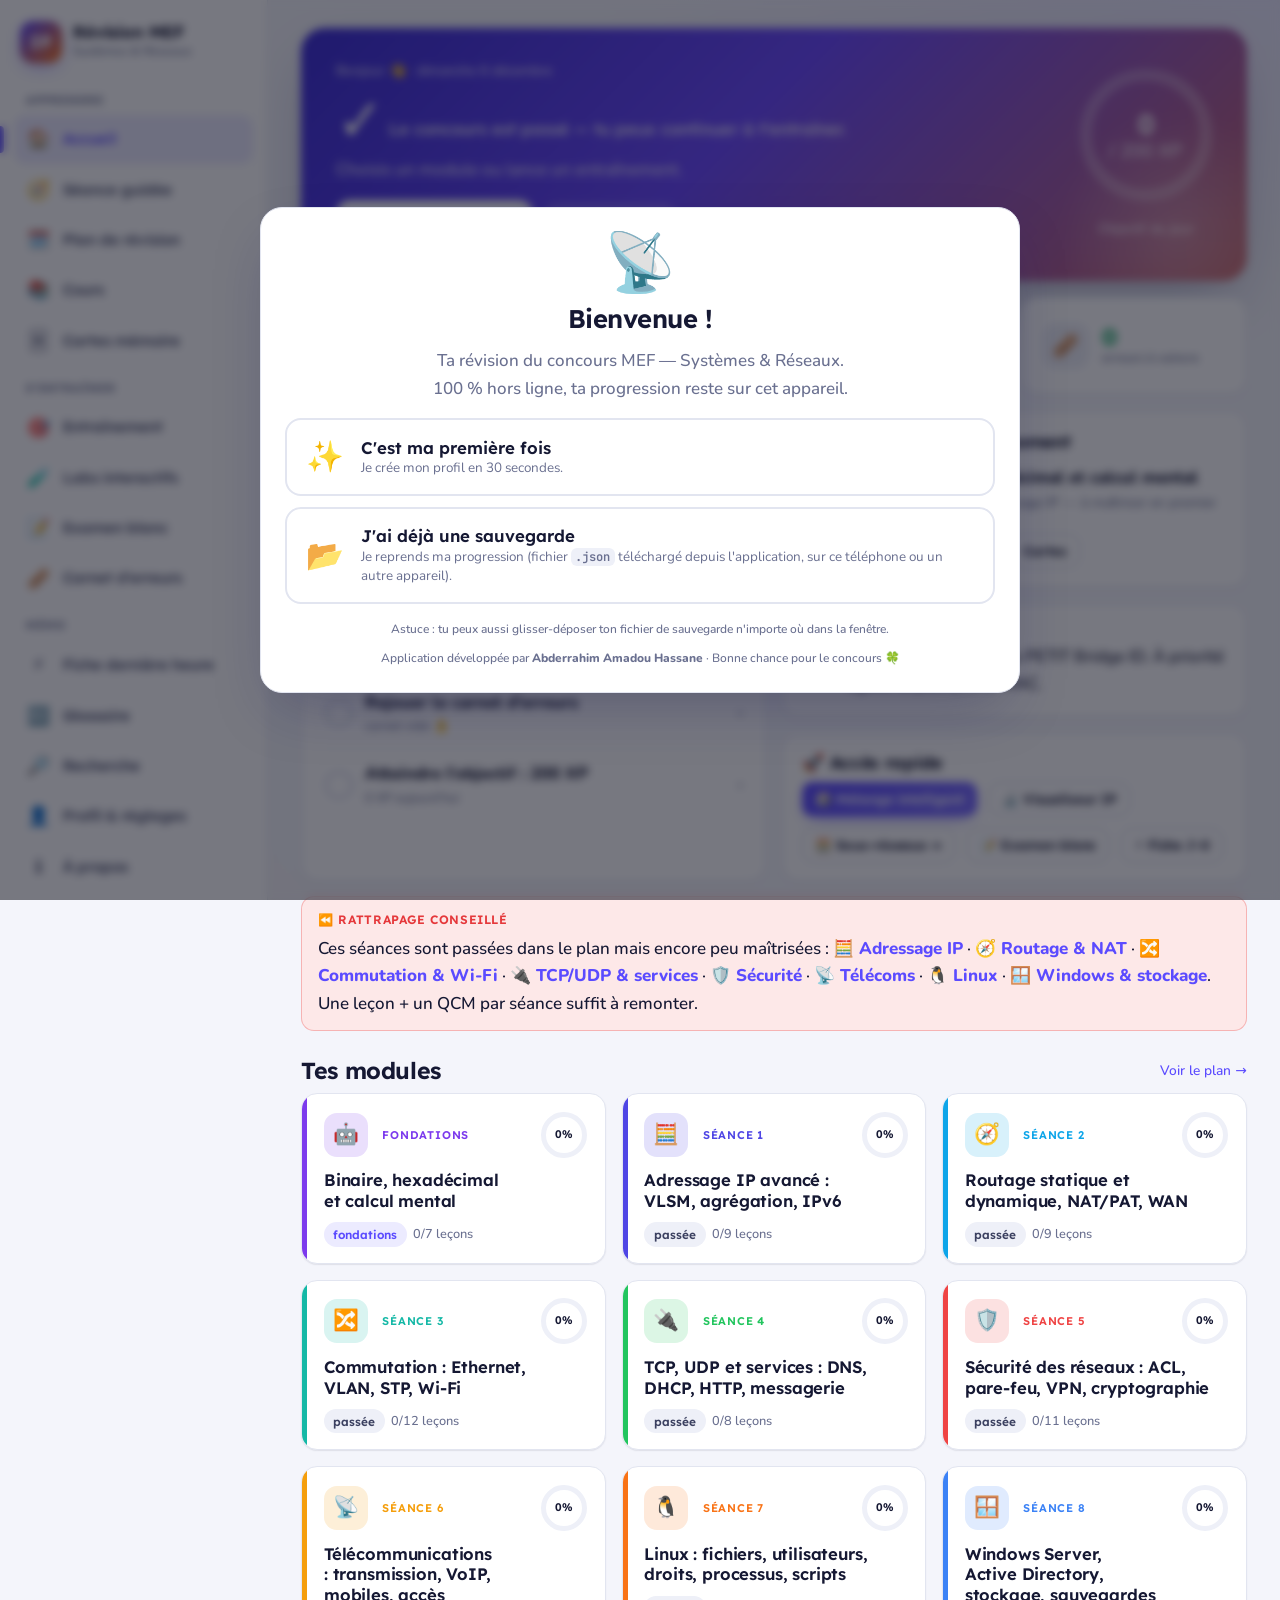
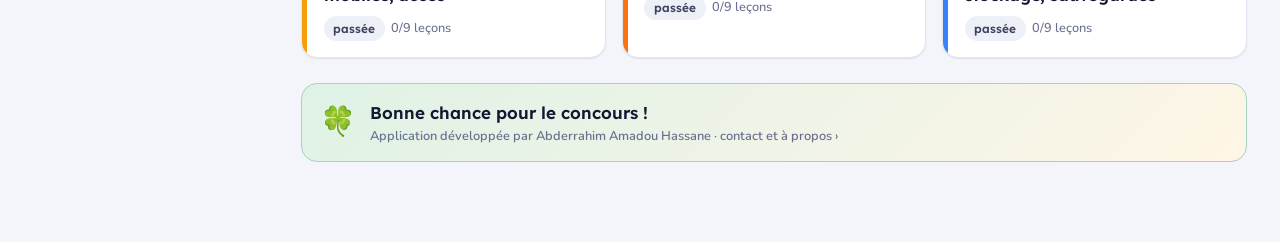
==== commit f69aede2: "Séance guidée : la séance du jour enchaînée étape par étape - Nouveau parcours /seance (menu, accuei" ====
--- a/app/index.html
+++ b/app/index.html
@@ -68,6 +68,7 @@
   <script src="js/controllers/course.js"></script>
   <script src="js/controllers/cards.js"></script>
   <script src="js/controllers/practice.js"></script>
+  <script src="js/controllers/guided.js"></script>
   <script src="js/controllers/exercises.js"></script>
   <script src="js/controllers/exam.js"></script>
   <script src="js/controllers/misc.js"></script>
--- a/app/css/app.css
+++ b/app/css/app.css
@@ -462,6 +462,66 @@
 }
 @media (max-width: 600px) { .onb-goals small:first-of-type { display: none; } .bk-sum b { font-size: 1rem; } }
 
+/* À propos, développeur, bonne chance */
+.luck {
+  display: flex; gap: 1.1rem; align-items: center; padding: clamp(1.1rem, 2.5vw, 1.7rem); border-radius: 22px; color: #fff;
+  background: linear-gradient(135deg, #0f9d58 0%, #16a34a 45%, #f59e0b 130%); box-shadow: var(--shadow-lg);
+}
+.luck p { opacity: .95; }
+.luck-t { font-family: var(--font-display); font-weight: 700; font-size: clamp(1.25rem, 1.05rem + 1vw, 1.75rem); letter-spacing: -.02em; margin-bottom: .3rem; }
+.luck-clover { font-size: 3rem; line-height: 1; animation: flame 2.4s ease-in-out infinite; flex: none; }
+.luck-clover.sm { font-size: 1.8rem; }
+.luck-foot {
+  display: flex; align-items: center; gap: .9rem; padding: .9rem 1.1rem; border-radius: var(--radius); color: var(--text);
+  background: linear-gradient(135deg, color-mix(in srgb, #16a34a 14%, var(--surface)), color-mix(in srgb, #f59e0b 10%, var(--surface)));
+  border: 1px solid color-mix(in srgb, #16a34a 30%, var(--border));
+}
+.luck-foot:hover { text-decoration: none; border-color: #16a34a; }
+.luck-foot b { display: block; font-family: var(--font-display); font-weight: 600; }
+.luck-foot small { display: block; color: var(--muted); font-size: .8rem; font-weight: 600; }
+.dev-head { display: flex; align-items: center; gap: 1rem; }
+.dev-av {
+  width: 64px; height: 64px; border-radius: 20px; flex: none; display: grid; place-items: center; color: #fff;
+  font-family: var(--font-display); font-weight: 700; font-size: 1.25rem; letter-spacing: .02em;
+  background: linear-gradient(135deg, var(--primary), #ff7a1a); box-shadow: 0 10px 24px -10px var(--primary);
+}
+.dev-role { font-family: var(--font-display); font-weight: 600; text-transform: uppercase; letter-spacing: .07em; }
+.dev-links { display: grid; gap: .5rem; }
+.dev-link { display: flex; align-items: center; gap: .8rem; padding: .65rem .85rem; border-radius: 13px; border: 1px solid var(--border); background: var(--surface-2); color: var(--text); }
+.dev-link:hover { border-color: var(--primary); background: var(--primary-soft); text-decoration: none; }
+.dev-link > span { font-size: 1.3rem; }
+.dev-link small { display: block; color: var(--muted); font-size: .74rem; font-weight: 700; }
+.dev-link b { font-family: var(--font-display); font-weight: 600; overflow-wrap: anywhere; }
+@media (max-width: 600px) { .luck { flex-direction: column; text-align: center; } }
+
+/* Parcours (séance guidée, veille) */
+.path { list-style: none; margin: 0; padding: 0; position: relative; }
+.path-step { position: relative; display: flex; gap: .9rem; padding: .2rem 0 1.1rem; }
+.path-step:not(:last-child)::before { content: ""; position: absolute; left: 19px; top: 44px; bottom: 4px; width: 2px; background: var(--border); }
+.path-step.done:not(:last-child)::before { background: var(--ok); }
+.path-dot {
+  flex: none; width: 40px; height: 40px; border-radius: 50%; display: grid; place-items: center; font-size: 1.1rem; z-index: 1;
+  background: var(--surface-3); border: 2px solid var(--border); font-family: var(--font-display); font-weight: 700;
+}
+.path-step.done .path-dot { background: var(--ok); border-color: var(--ok); color: #fff; }
+.path-step.cur .path-dot { background: var(--primary-soft); border-color: var(--primary); box-shadow: 0 0 0 5px color-mix(in srgb, var(--primary) 18%, transparent); animation: pulse 2s ease-in-out infinite; }
+.path-body { flex: 1; min-width: 0; padding-top: .45rem; }
+.path-t { font-family: var(--font-display); font-weight: 600; font-size: 1.02rem; }
+.path-step.todo .path-t, .path-step.todo .small { opacity: .7; }
+.path-step.done .path-t { color: var(--muted); }
+.path-step.cur { background: linear-gradient(90deg, color-mix(in srgb, var(--primary) 7%, transparent), transparent); border-radius: 14px; margin: 0 -.6rem; padding-left: .6rem; padding-right: .6rem; }
+.path-info { font-size: .82rem; color: var(--text-2); margin-top: .35rem; display: grid; gap: .3rem; max-width: 320px; }
+.path-extra { margin-top: .7rem; }
+.path-act { display: flex; flex-wrap: wrap; gap: .5rem; align-items: center; margin-top: .75rem; }
+.path-act .btn.primary { max-width: 100%; }
+.guided-hero { background: var(--surface); border: 1px solid var(--border); border-top: 5px solid var(--mc); border-radius: var(--radius); padding: clamp(1rem, 2.5vw, 1.5rem); box-shadow: var(--shadow-sm); }
+.gh-ico { width: 56px; height: 56px; border-radius: 16px; display: grid; place-items: center; font-size: 1.7rem; flex: none; background: color-mix(in srgb, var(--mc) 16%, var(--surface)); }
+.gh-change > summary { cursor: pointer; font-family: var(--font-display); font-weight: 600; font-size: .85rem; color: var(--primary); }
+.guided-pill { display: flex; flex-wrap: wrap; gap: .3rem .6rem; align-items: center; padding: .5rem .8rem; margin: .2rem 0 .8rem; border-radius: 12px; background: var(--primary-soft); color: var(--primary); font-family: var(--font-display); font-size: .82rem; font-weight: 500; }
+.guided-pill b { font-weight: 600; margin-left: auto; }
+.guided-pill:hover { text-decoration: none; filter: brightness(.98); }
+@media (max-width: 600px) { .gh-ico { display: none; } .path-step { gap: .7rem; } .path-dot { width: 34px; height: 34px; font-size: .95rem; } .path-step:not(:last-child)::before { left: 16px; top: 38px; } }
+
 /* ---------- Generic components ---------- */
 .card {
   background: var(--surface);
@@ -488,6 +548,7 @@
 .grid.c3 { grid-template-columns: repeat(auto-fit, minmax(min(100%, max(15rem, (100% - 2rem) / 3)), 1fr)); }
 .grid.c4 { grid-template-columns: repeat(auto-fit, minmax(min(100%, max(12.5rem, (100% - 3rem) / 4)), 1fr)); }
 .grid.k4 { grid-template-columns: repeat(auto-fit, minmax(min(100%, max(9.5rem, (100% - 3rem) / 4)), 1fr)); }
+.grid.k4s { grid-template-columns: repeat(auto-fit, minmax(min(100%, max(5.5rem, (100% - 3rem) / 4)), 1fr)); }
 .grid.k3 { grid-template-columns: repeat(auto-fit, minmax(min(100%, max(7rem, (100% - 2rem) / 3)), 1fr)); }
 .grid.auto { grid-template-columns: repeat(auto-fill, minmax(min(100%, 17rem), 1fr)); }
 .grid.auto-sm { grid-template-columns: repeat(auto-fill, minmax(min(100%, 13rem), 1fr)); }
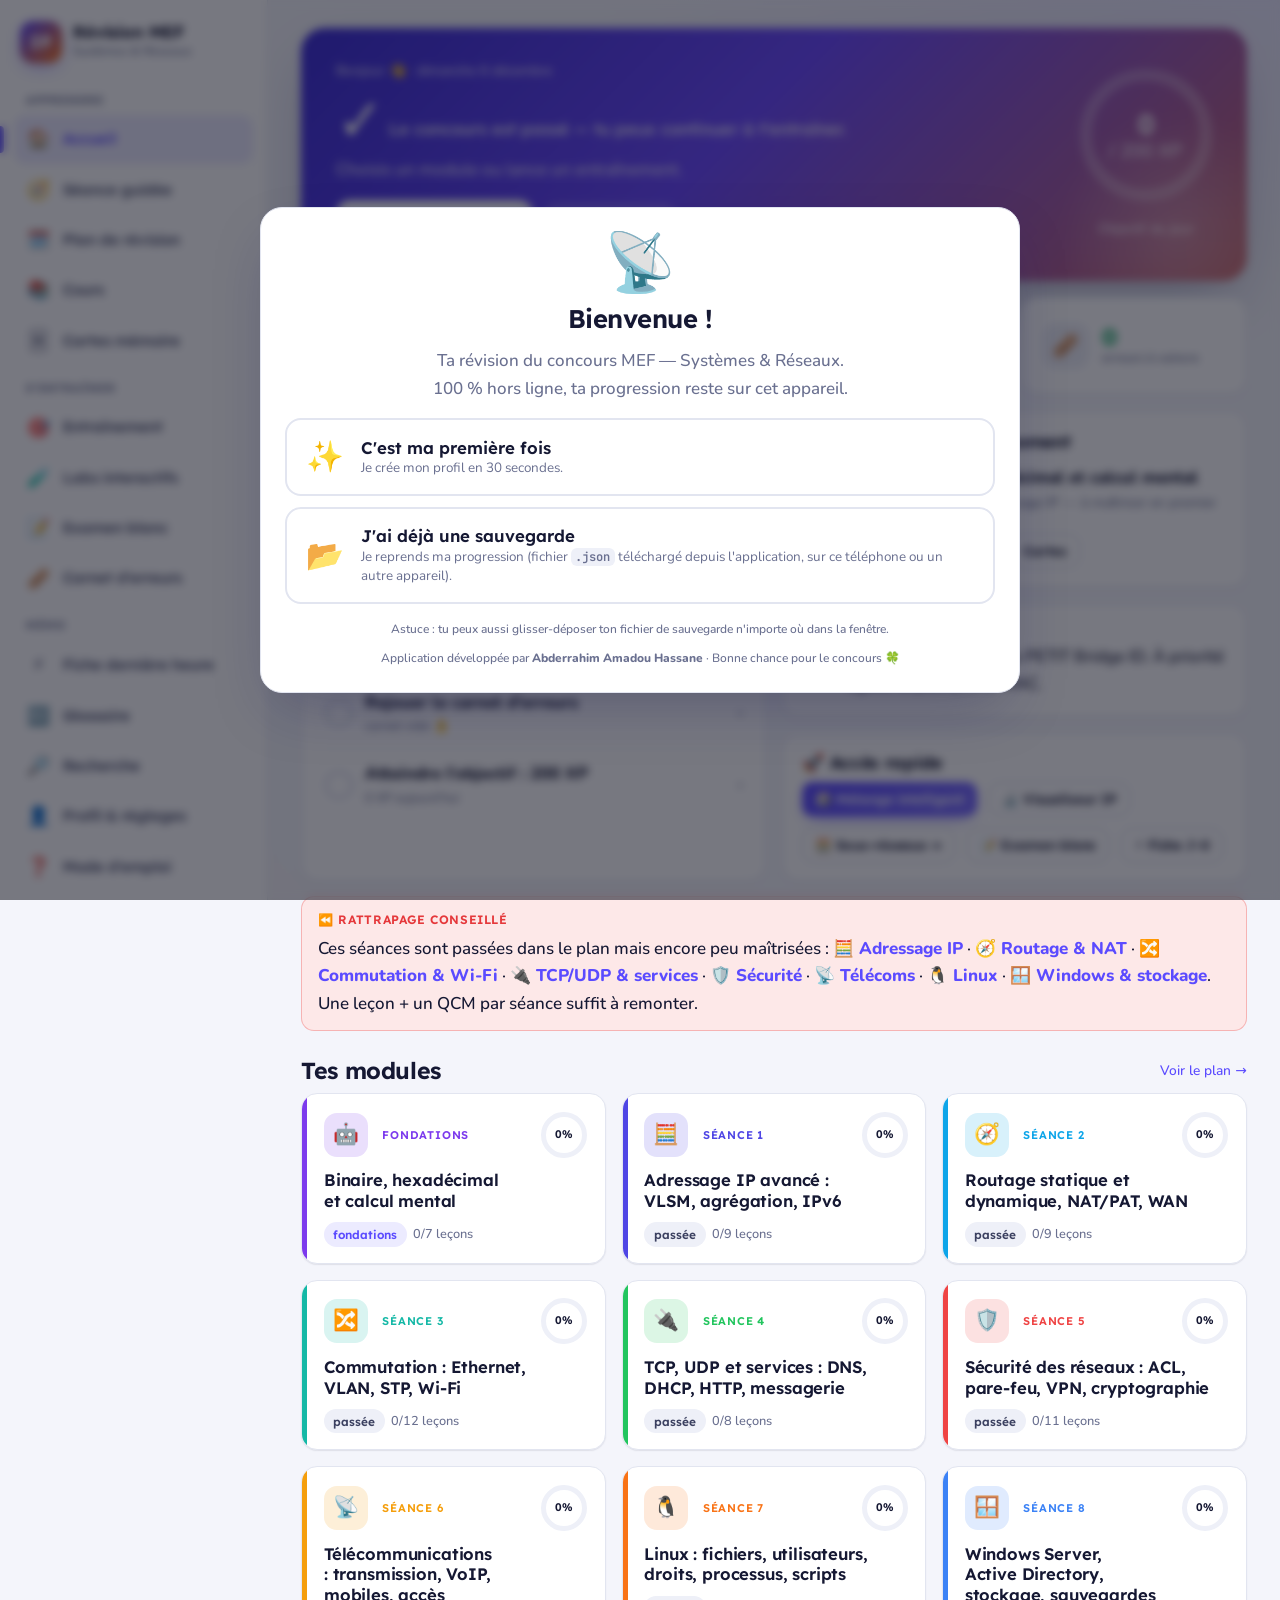
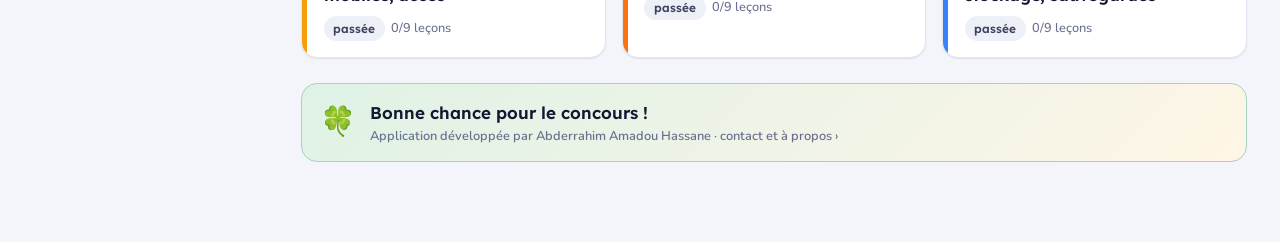
==== commit dbab7757: "Guides d'utilisation : visite guidée, mode d'emploi et aide « ? » - Visite guidée (projecteur sur le" ====
--- a/app/index.html
+++ b/app/index.html
@@ -36,6 +36,7 @@
   <script src="js/views/ui.js"></script>
   <script src="js/views/layout.js"></script>
   <script src="js/views/backup.js"></script>
+  <script src="js/views/help.js"></script>
   <script src="js/core/quiz.js"></script>
   <script src="js/views/question.js"></script>
   <script src="js/core/gen.js"></script>
--- a/app/css/app.css
+++ b/app/css/app.css
@@ -522,6 +522,44 @@
 .guided-pill:hover { text-decoration: none; filter: brightness(.98); }
 @media (max-width: 600px) { .gh-ico { display: none; } .path-step { gap: .7rem; } .path-dot { width: 34px; height: 34px; font-size: .95rem; } .path-step:not(:last-child)::before { left: 16px; top: 38px; } }
 
+/* Aide : bouton « ? », bulle de première visite, visite guidée, mode d'emploi */
+.help-btn {
+  display: inline-grid; place-items: center; width: 1.6rem; height: 1.6rem; border-radius: 50%; vertical-align: .2em; margin-left: .3rem;
+  border: 1.5px solid var(--border-strong); background: var(--surface); color: var(--primary); cursor: pointer;
+  font-family: var(--font-display); font-weight: 700; font-size: .85rem; line-height: 1; letter-spacing: 0;
+}
+.help-btn:hover { background: var(--primary); color: #fff; border-color: var(--primary); }
+.help-btn.in-focus { width: 40px; height: 40px; border-radius: 12px; margin: 0; flex: none; font-size: 1rem; vertical-align: 0; }
+@media (max-width: 880px) { .help-btn.in-focus { width: 36px; height: 36px; } }
+.coach {
+  display: flex; gap: .8rem; align-items: flex-start; flex-wrap: wrap; margin: 0 0 1rem; padding: .85rem 1rem; border-radius: var(--radius);
+  background: linear-gradient(135deg, var(--primary-soft), var(--accent-soft)); border: 1px solid color-mix(in srgb, var(--primary) 30%, transparent);
+  animation: slideUp .3s ease;
+}
+.coach-ico { font-size: 1.5rem; }
+.coach .grow { min-width: 14rem; }
+.coach b { font-family: var(--font-display); font-weight: 600; }
+.coach .prose ul, .coach .prose ol { margin-bottom: .2rem; }
+.tour { position: fixed; inset: 0; z-index: 150; }
+.tour-spot {
+  position: fixed; border-radius: 16px; box-shadow: 0 0 0 9999px rgba(8, 10, 28, .66), 0 0 0 3px var(--primary);
+  transition: left .3s ease, top .3s ease, width .3s ease, height .3s ease; pointer-events: none;
+}
+.tour-bubble {
+  position: fixed; background: var(--surface); color: var(--text); border-radius: 18px; padding: 1rem 1.1rem; box-shadow: var(--shadow-lg);
+  border: 1px solid var(--border); transition: left .3s ease, top .3s ease; animation: popIn .3s ease;
+}
+.tour-bubble h3 { margin: .1rem 0 .35rem; }
+.tour-bubble p { font-size: .93rem; margin-bottom: .8rem; }
+.tour-n { font-family: var(--font-display); font-size: .72rem; font-weight: 600; color: var(--primary); letter-spacing: .06em; }
+.aide-toc { display: flex; flex-wrap: wrap; gap: .4rem .5rem; }
+.aide-toc a { font-family: var(--font-display); font-weight: 500; font-size: .86rem; padding: .3rem .7rem; border-radius: 99px; background: var(--surface-2); border: 1px solid var(--border); color: var(--text-2); }
+.aide-toc a:hover { border-color: var(--primary); color: var(--primary); text-decoration: none; }
+.aide-sec { scroll-margin-top: 4.5rem; }
+.aide-tool { border: 1px solid var(--border); border-radius: 13px; padding: .65rem .9rem; margin: .5rem 0; background: var(--surface-2); }
+.aide-tool > summary { cursor: pointer; font-family: var(--font-display); font-weight: 600; }
+.aide-tool[open] > summary { margin-bottom: .4rem; }
+
 /* ---------- Generic components ---------- */
 .card {
   background: var(--surface);
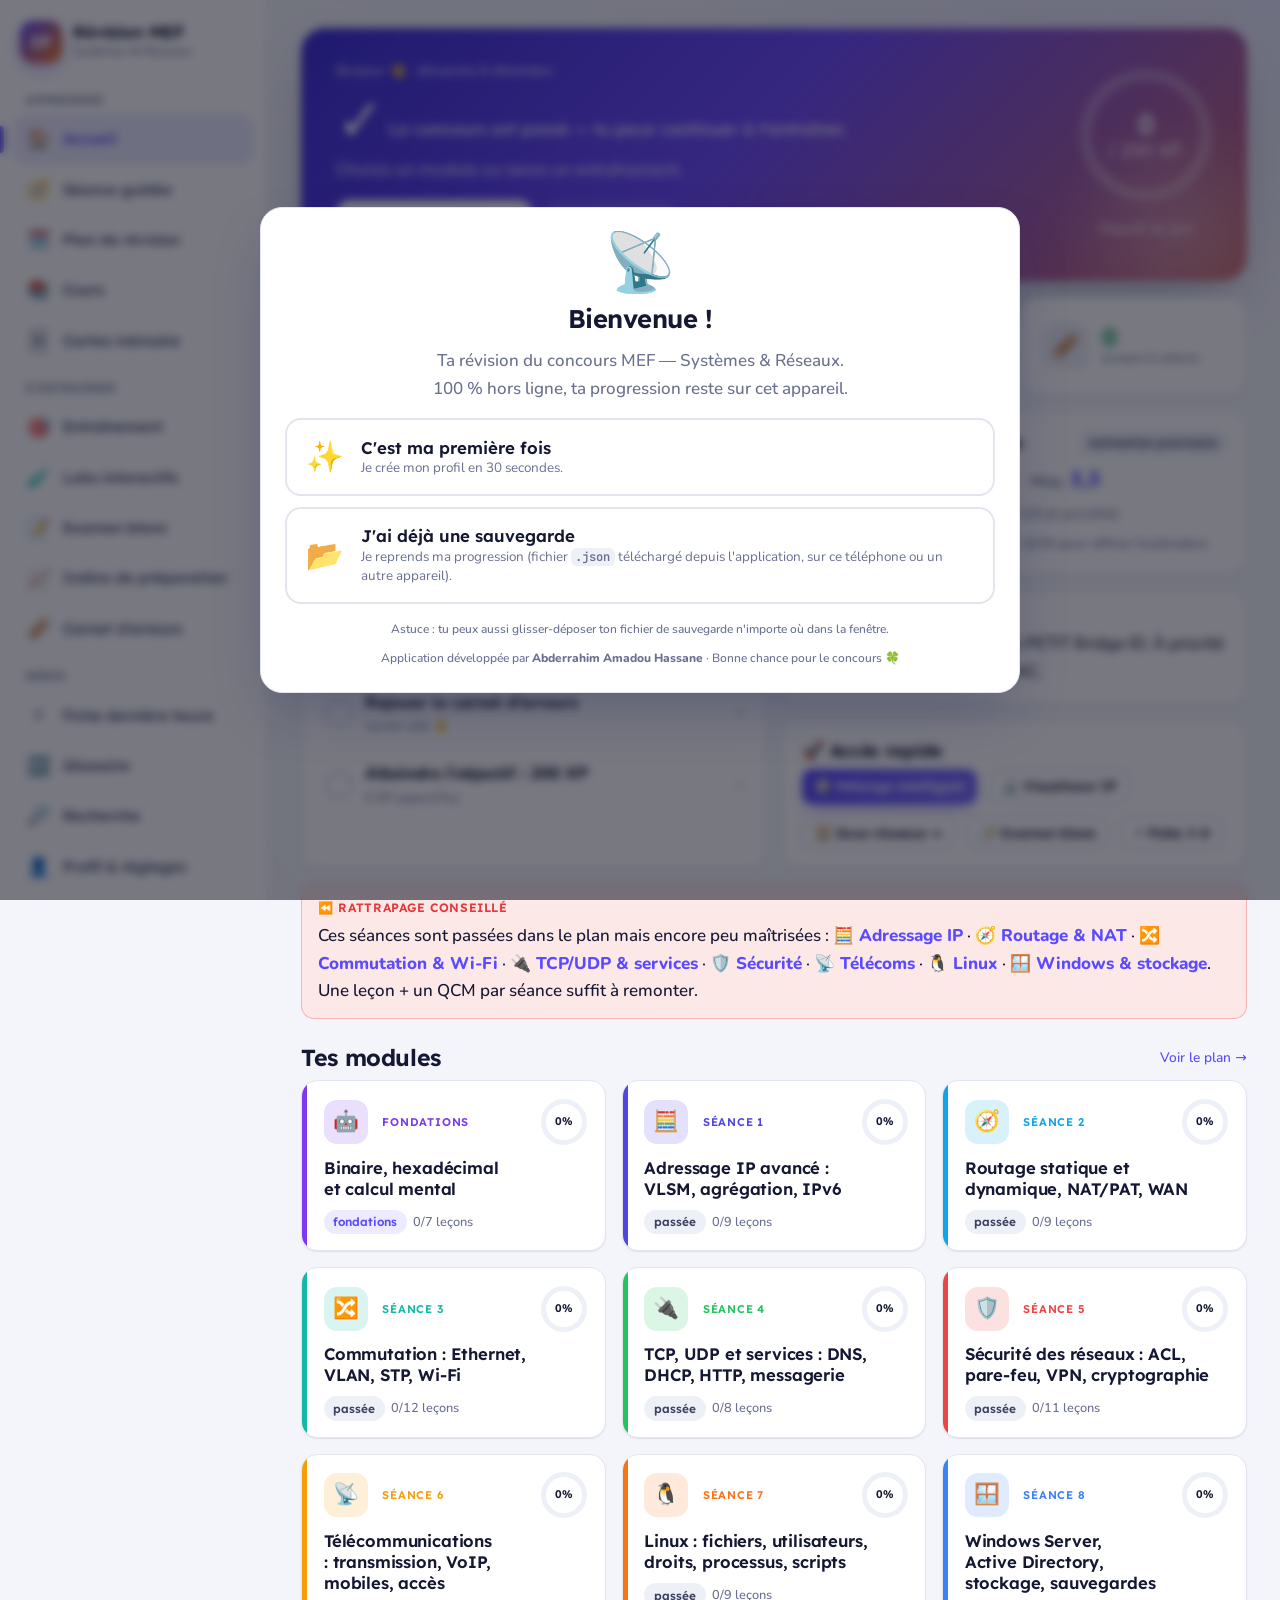
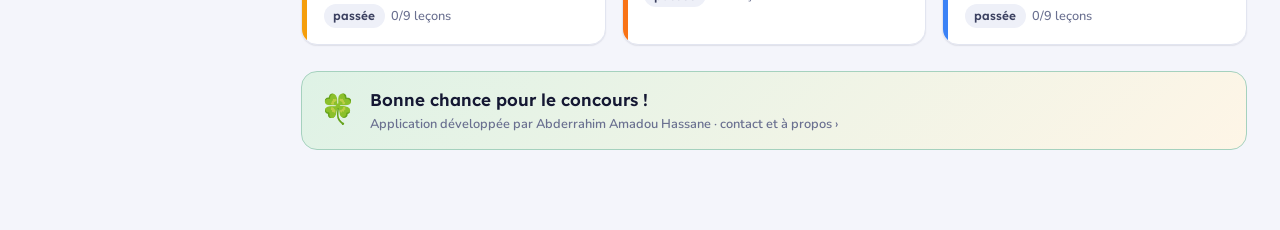
==== commit 1c6a20cf: "Indice de préparation : notes E1/E2 et moyenne estimées, priorités - Estimation par module (réussite" ====
--- a/app/index.html
+++ b/app/index.html
@@ -70,6 +70,7 @@
   <script src="js/controllers/cards.js"></script>
   <script src="js/controllers/practice.js"></script>
   <script src="js/controllers/guided.js"></script>
+  <script src="js/controllers/prep.js"></script>
   <script src="js/controllers/exercises.js"></script>
   <script src="js/controllers/exam.js"></script>
   <script src="js/controllers/misc.js"></script>
--- a/app/css/app.css
+++ b/app/css/app.css
@@ -560,6 +560,29 @@
 .aide-tool > summary { cursor: pointer; font-family: var(--font-display); font-weight: 600; }
 .aide-tool[open] > summary { margin-bottom: .4rem; }
 
+/* Indice de préparation */
+.prep-notes { display: flex; gap: .4rem 1rem; flex-wrap: wrap; font-family: var(--font-display); font-size: .9rem; color: var(--muted); }
+.prep-notes b { font-size: 1.25rem; font-weight: 700; margin-left: .15rem; }
+.prep-hero {
+  display: flex; gap: clamp(1rem, 3vw, 2rem); align-items: center; flex-wrap: wrap; color: #fff; border-radius: 24px;
+  padding: clamp(1.15rem, 2.6vw, 2rem); background: linear-gradient(135deg, #3d2fd6 0%, #6d4bff 50%, #14b8a6 130%); box-shadow: var(--shadow-lg);
+}
+.prep-hero.risk { background: linear-gradient(135deg, #9f1239 0%, #e11d48 55%, #f59e0b 130%); }
+.prep-hero .grow { min-width: 16rem; }
+.ph-k { font-family: var(--font-display); font-weight: 500; opacity: .9; }
+.ph-notes { display: flex; gap: .7rem; flex-wrap: wrap; margin-top: .6rem; }
+.ph-notes > div { background: rgba(255, 255, 255, .14); border: 1px solid rgba(255, 255, 255, .25); border-radius: 16px; padding: .55rem .9rem; min-width: 8.5rem; }
+.ph-notes small { display: block; font-size: .72rem; opacity: .85; font-weight: 700; }
+.ph-notes b { font-family: var(--font-display); font-size: 2rem; font-weight: 800; letter-spacing: -.03em; }
+.ph-notes span { opacity: .8; margin-left: .15rem; }
+.ph-notes .ph-avg { background: #fff; color: #3d2fd6; }
+.prep-row { display: flex; gap: .7rem; align-items: flex-start; }
+.pr-ico { font-size: 1.3rem; width: 1.8rem; text-align: center; padding-top: .1rem; }
+.prep-row .bar { margin: .3rem 0 .2rem; }
+.spark { width: 100%; height: auto; max-height: 120px; }
+.prio h3 { margin-bottom: .2rem; }
+@media (max-width: 600px) { .prep-hero { justify-content: center; text-align: center; } .ph-notes { justify-content: center; } .ph-notes > div { min-width: 6.5rem; } }
+
 /* ---------- Generic components ---------- */
 .card {
   background: var(--surface);
@@ -568,6 +591,7 @@
   box-shadow: var(--shadow-sm);
   padding: 1.15rem 1.2rem;
 }
+:where(a).card { display: block; }
 .card.pad-lg { padding: 1.5rem; }
 .card.hover { transition: transform .15s ease, box-shadow .15s ease, border-color .15s; cursor: pointer; }
 .card.hover:hover { transform: translateY(-2px); box-shadow: var(--shadow); border-color: var(--border-strong); }
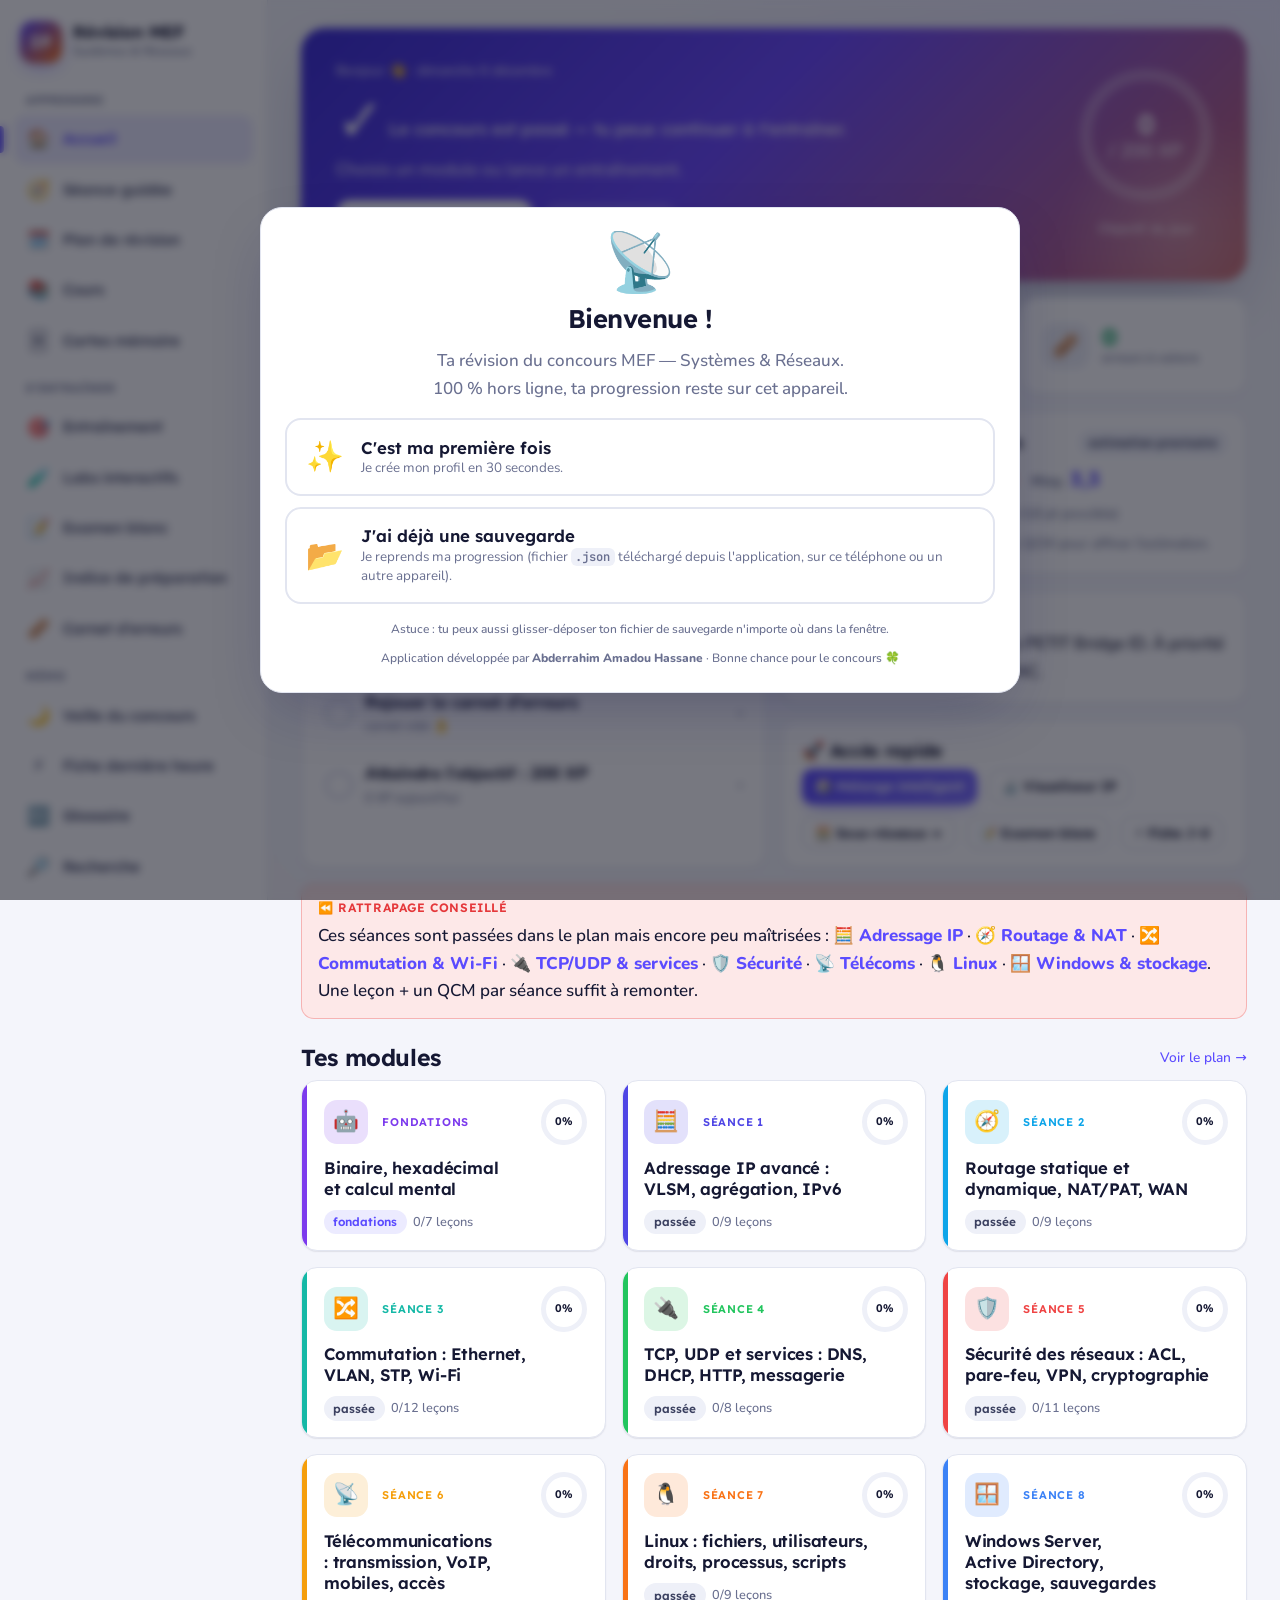
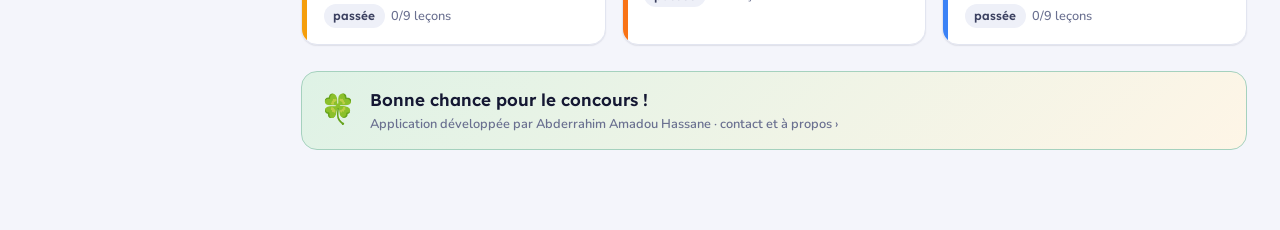
==== commit 20547e2b: "Écouter les leçons : lecture à voix haute hors ligne - Synthèse vocale du navigateur (voix française" ====
--- a/app/index.html
+++ b/app/index.html
@@ -37,6 +37,7 @@
   <script src="js/views/layout.js"></script>
   <script src="js/views/backup.js"></script>
   <script src="js/views/help.js"></script>
+  <script src="js/views/tts.js"></script>
   <script src="js/core/quiz.js"></script>
   <script src="js/views/question.js"></script>
   <script src="js/core/gen.js"></script>
--- a/app/css/app.css
+++ b/app/css/app.css
@@ -583,6 +583,36 @@
 .prio h3 { margin-bottom: .2rem; }
 @media (max-width: 600px) { .prep-hero { justify-content: center; text-align: center; } .ph-notes { justify-content: center; } .ph-notes > div { min-width: 6.5rem; } }
 
+/* Veille du concours */
+.veille-hero {
+  display: flex; gap: 1.2rem; align-items: center; flex-wrap: wrap; color: #fff; border-radius: 24px;
+  padding: clamp(1.15rem, 2.6vw, 2rem); background: radial-gradient(600px 300px at 90% -20%, rgba(196, 181, 253, .35), transparent 60%), linear-gradient(160deg, #0f172a 0%, #1e1b4b 55%, #312e81 100%);
+  box-shadow: var(--shadow-lg);
+}
+.veille-hero .grow { min-width: 15rem; }
+.vh-moon { font-size: 3.2rem; filter: drop-shadow(0 0 18px rgba(253, 224, 71, .55)); }
+.checklist { display: grid; gap: .45rem; margin-top: .8rem; }
+.checklist label { display: flex; gap: .6rem; align-items: center; padding: .5rem .7rem; border-radius: 11px; background: var(--surface-2); border: 1px solid var(--border); cursor: pointer; font-weight: 600; }
+.checklist input { width: 1.15rem; height: 1.15rem; accent-color: var(--ok); }
+.checklist label:has(input:checked) { background: var(--ok-soft); border-color: color-mix(in srgb, var(--ok) 40%, transparent); text-decoration: line-through; color: var(--muted); }
+
+/* Lecture audio */
+.tts-on { background: color-mix(in srgb, var(--accent) 16%, transparent) !important; border-radius: 8px; box-shadow: 0 0 0 4px color-mix(in srgb, var(--accent) 16%, transparent); transition: background .2s; }
+.tts-bar {
+  position: fixed; z-index: 60; left: 50%; transform: translateX(-50%); bottom: calc(1rem + env(safe-area-inset-bottom));
+  display: flex; align-items: center; gap: .35rem; padding: .45rem .55rem .45rem .8rem; border-radius: 18px;
+  background: color-mix(in srgb, var(--surface) 92%, transparent); backdrop-filter: blur(12px); -webkit-backdrop-filter: blur(12px);
+  border: 1px solid var(--border-strong); box-shadow: var(--shadow-lg); animation: slideUp .25s ease; max-width: calc(100vw - 1.5rem);
+}
+:root[data-nav="mobile"] .tts-bar { bottom: auto; top: calc(60px + env(safe-area-inset-top)); }
+.tts-ico { font-size: 1.2rem; }
+.tts-info { display: flex; flex-direction: column; line-height: 1.15; margin-right: .3rem; min-width: 4.2rem; }
+.tts-info b { font-family: var(--font-display); font-weight: 600; font-size: .85rem; }
+.tts-info small { color: var(--muted); font-size: .72rem; font-weight: 700; }
+.tts-b { width: 38px; height: 38px; border-radius: 11px; border: 1px solid var(--border); background: var(--surface); color: var(--text); cursor: pointer; font-size: 1rem; display: grid; place-items: center; }
+.tts-b:hover { border-color: var(--primary); color: var(--primary); }
+.tts-rate { width: auto; padding: 0 .5rem; font-family: var(--font-display); font-weight: 700; font-size: .8rem; }
+
 /* ---------- Generic components ---------- */
 .card {
   background: var(--surface);
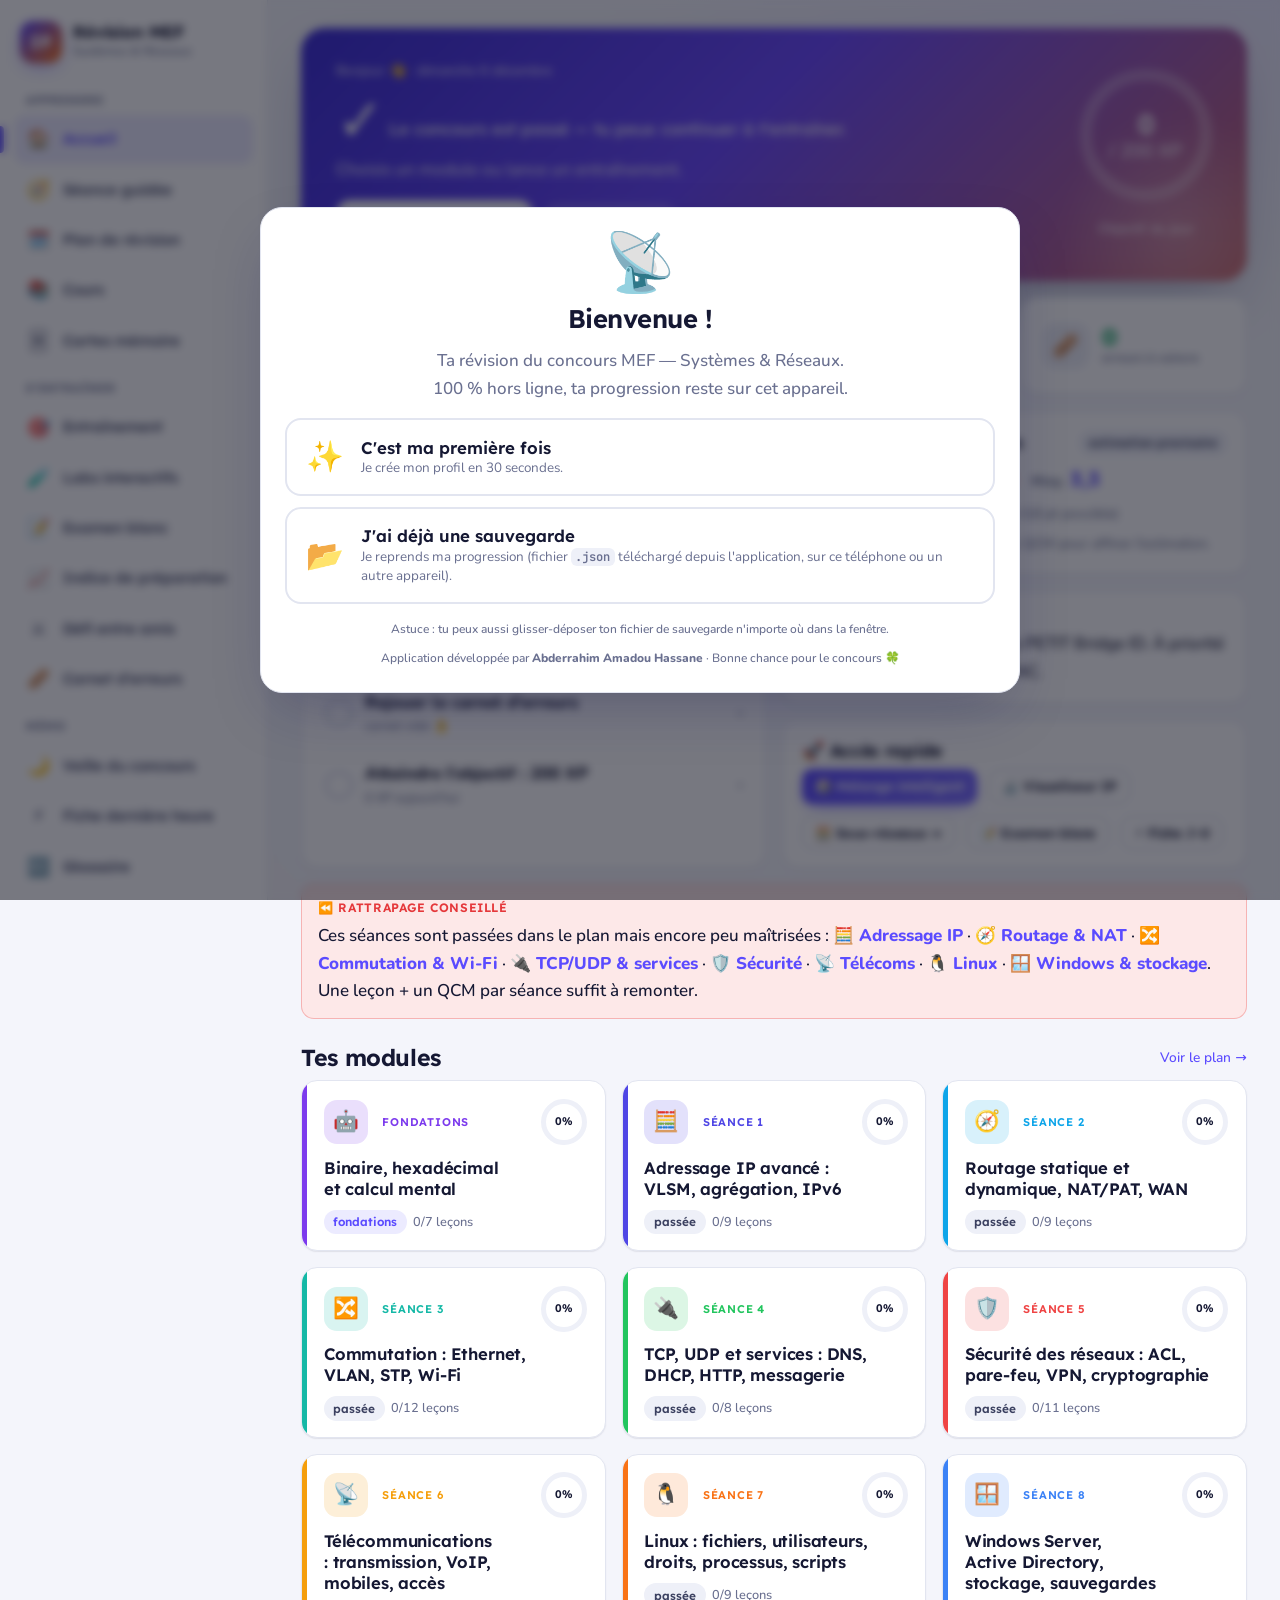
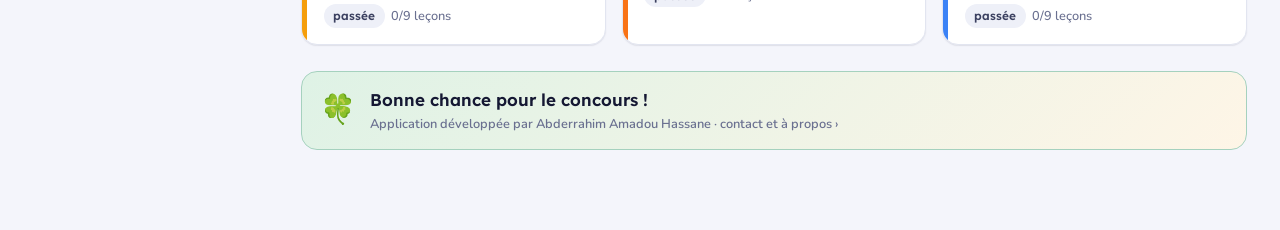
==== commit ad0b8384: "Défi entre amis : mêmes questions grâce à un code, sans Internet - 4 formats (calculs express, résea" ====
--- a/app/index.html
+++ b/app/index.html
@@ -72,6 +72,7 @@
   <script src="js/controllers/practice.js"></script>
   <script src="js/controllers/guided.js"></script>
   <script src="js/controllers/prep.js"></script>
+  <script src="js/controllers/defi.js"></script>
   <script src="js/controllers/exercises.js"></script>
   <script src="js/controllers/exam.js"></script>
   <script src="js/controllers/misc.js"></script>
--- a/app/css/app.css
+++ b/app/css/app.css
@@ -613,6 +613,22 @@
 .tts-b:hover { border-color: var(--primary); color: var(--primary); }
 .tts-rate { width: auto; padding: 0 .5rem; font-family: var(--font-display); font-weight: 700; font-size: .8rem; }
 
+/* Défi entre amis */
+.defi-formats { display: grid; gap: .5rem; }
+.defi-f { display: flex; gap: .8rem; align-items: center; text-align: left; padding: .7rem .85rem; border-radius: 14px; border: 2px solid var(--border); background: var(--surface); color: var(--text); cursor: pointer; transition: border-color .15s, background .15s; }
+.defi-f:hover { border-color: var(--accent); background: var(--accent-soft); }
+.defi-f .e { font-size: 1.6rem; }
+.defi-f b { display: block; font-family: var(--font-display); font-weight: 600; }
+.defi-f small { display: block; color: var(--muted); font-size: .8rem; }
+.defi-code { display: inline-block; margin-top: .6rem; padding: .5rem 1rem; border-radius: 14px; font-size: clamp(1.15rem, 1rem + 1vw, 1.6rem); font-weight: 800; letter-spacing: .06em; background: var(--surface-3); border: 2px dashed var(--border-strong); user-select: all; overflow-wrap: anywhere; }
+.defi-share { justify-content: center; }
+.defi-vs { display: flex; align-items: center; justify-content: center; gap: 1rem; flex-wrap: wrap; }
+.defi-vs > div:not(.vs) { min-width: 8.5rem; padding: .8rem 1rem; border-radius: 16px; background: var(--surface-2); border: 1px solid var(--border); display: flex; flex-direction: column; }
+.defi-vs small { color: var(--muted); font-weight: 700; font-size: .78rem; }
+.defi-vs b { font-family: var(--font-display); font-size: 1.8rem; font-weight: 800; }
+.defi-vs span { color: var(--muted); font-family: var(--mono); font-size: .85rem; }
+.defi-vs .vs { font-family: var(--font-display); font-weight: 800; color: var(--accent); font-size: 1.2rem; }
+
 /* ---------- Generic components ---------- */
 .card {
   background: var(--surface);
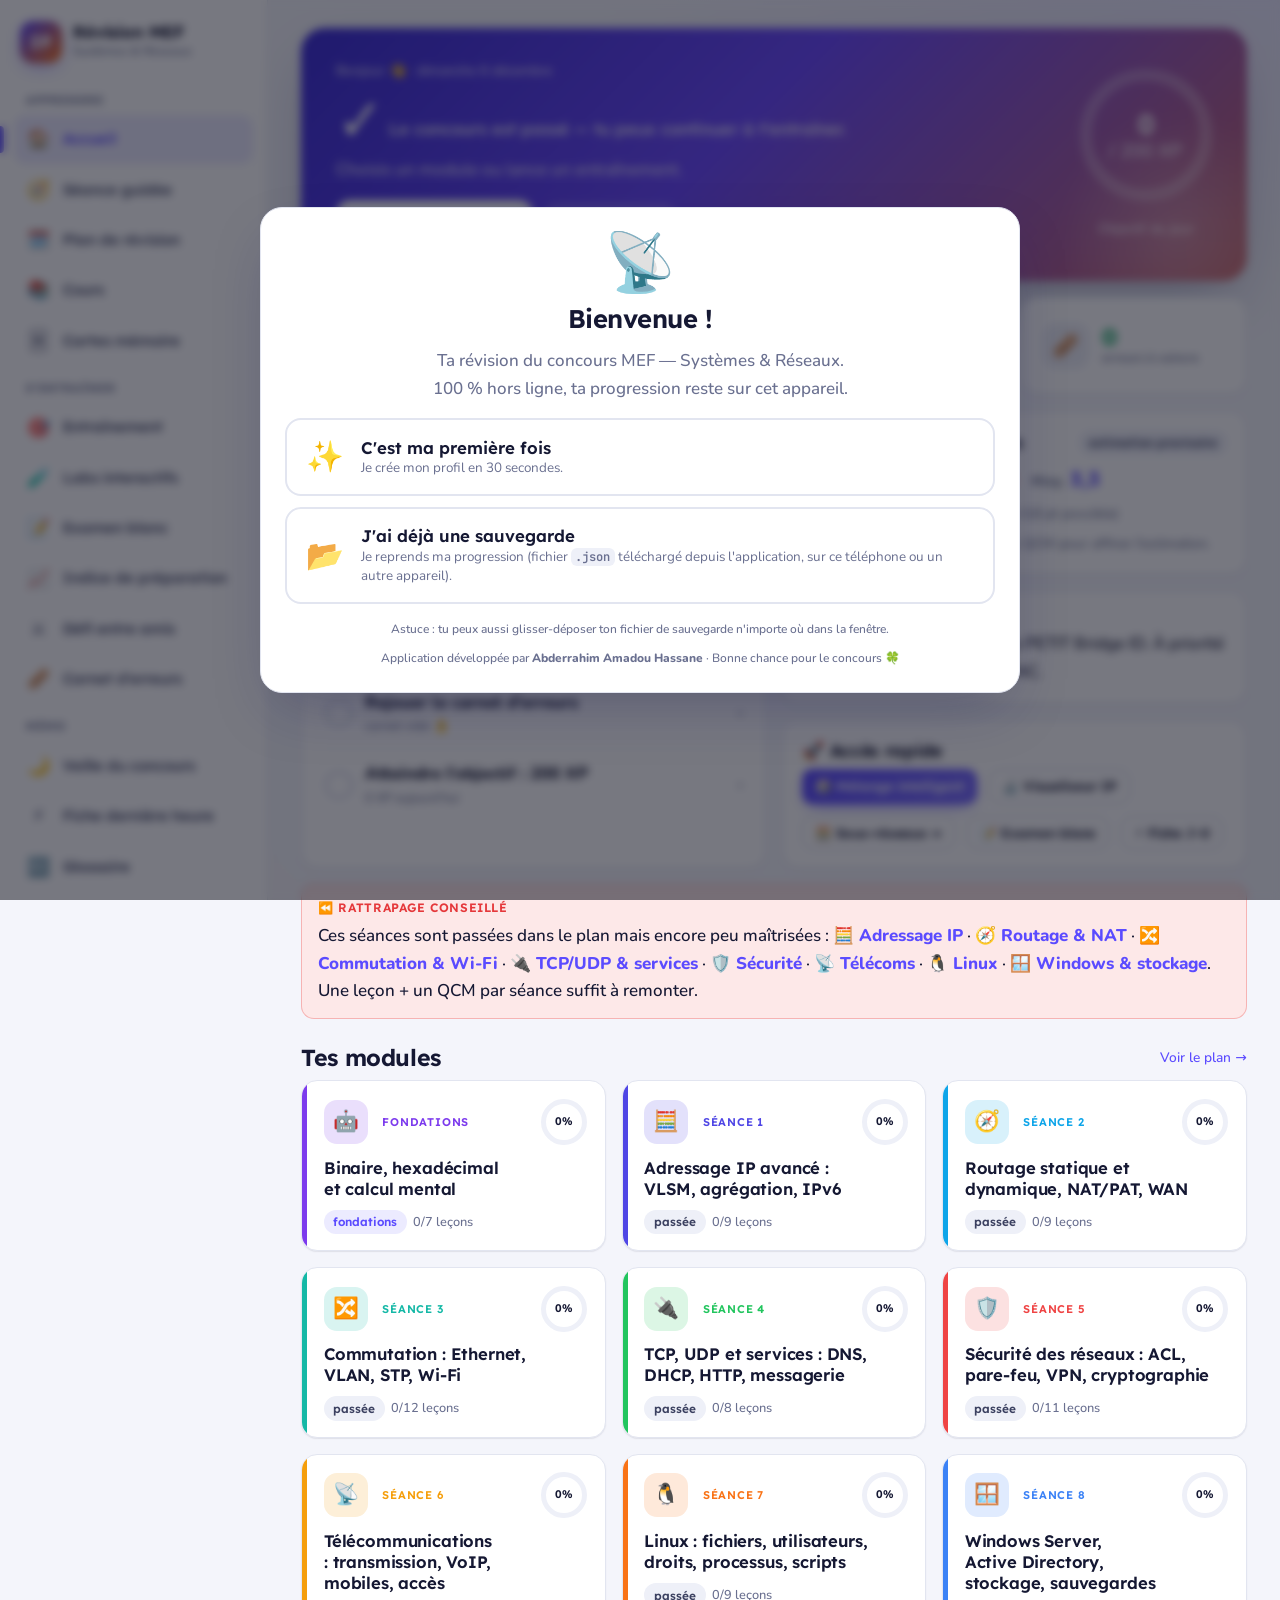
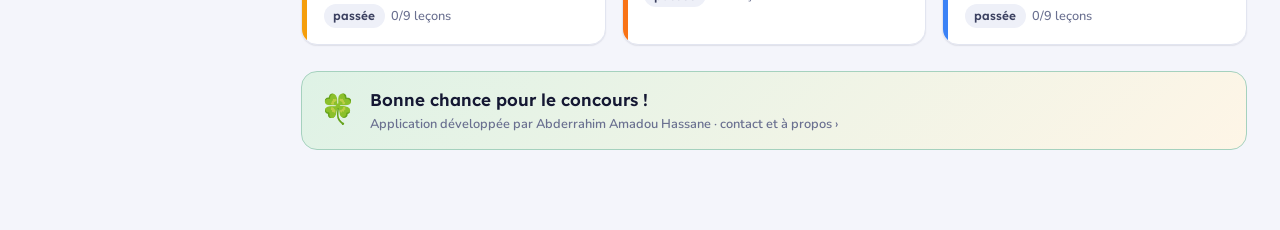
==== commit 7697a629: "Deux nouveaux sujets blancs complets : Zinder et Maradi - Sujet B — Zinder (Impôts) : VLSM sur un /2" ====
--- a/app/index.html
+++ b/app/index.html
@@ -64,6 +64,7 @@
   <script src="data/s8-windows.js"></script>
   <script src="data/extras.js"></script>
   <script src="data/examen.js"></script>
+  <script src="data/examens2.js"></script>
   <!-- Contrôleurs -->
   <script src="js/controllers/runner.js"></script>
   <script src="js/controllers/home.js"></script>
--- a/app/css/app.css
+++ b/app/css/app.css
@@ -629,6 +629,15 @@
 .defi-vs span { color: var(--muted); font-family: var(--mono); font-size: .85rem; }
 .defi-vs .vs { font-family: var(--font-display); font-weight: 800; color: var(--accent); font-size: 1.2rem; }
 
+.blanc-bar { position: sticky; top: .5rem; z-index: 5; }
+:root[data-nav="mobile"] .blanc-bar { top: calc(58px + env(safe-area-inset-top)); padding: .55rem .7rem; }
+@media (max-width: 600px) {
+  .blanc-bar .row { flex-wrap: nowrap; gap: .4rem; }
+  .blanc-bar #phaseLbl { display: none; }
+  .blanc-bar .btn { padding: .35rem .6rem; font-size: .8rem; min-height: 2.1rem; }
+  .blanc-bar .timer { font-size: 1rem; padding: .2rem .5rem; }
+}
+
 /* ---------- Generic components ---------- */
 .card {
   background: var(--surface);
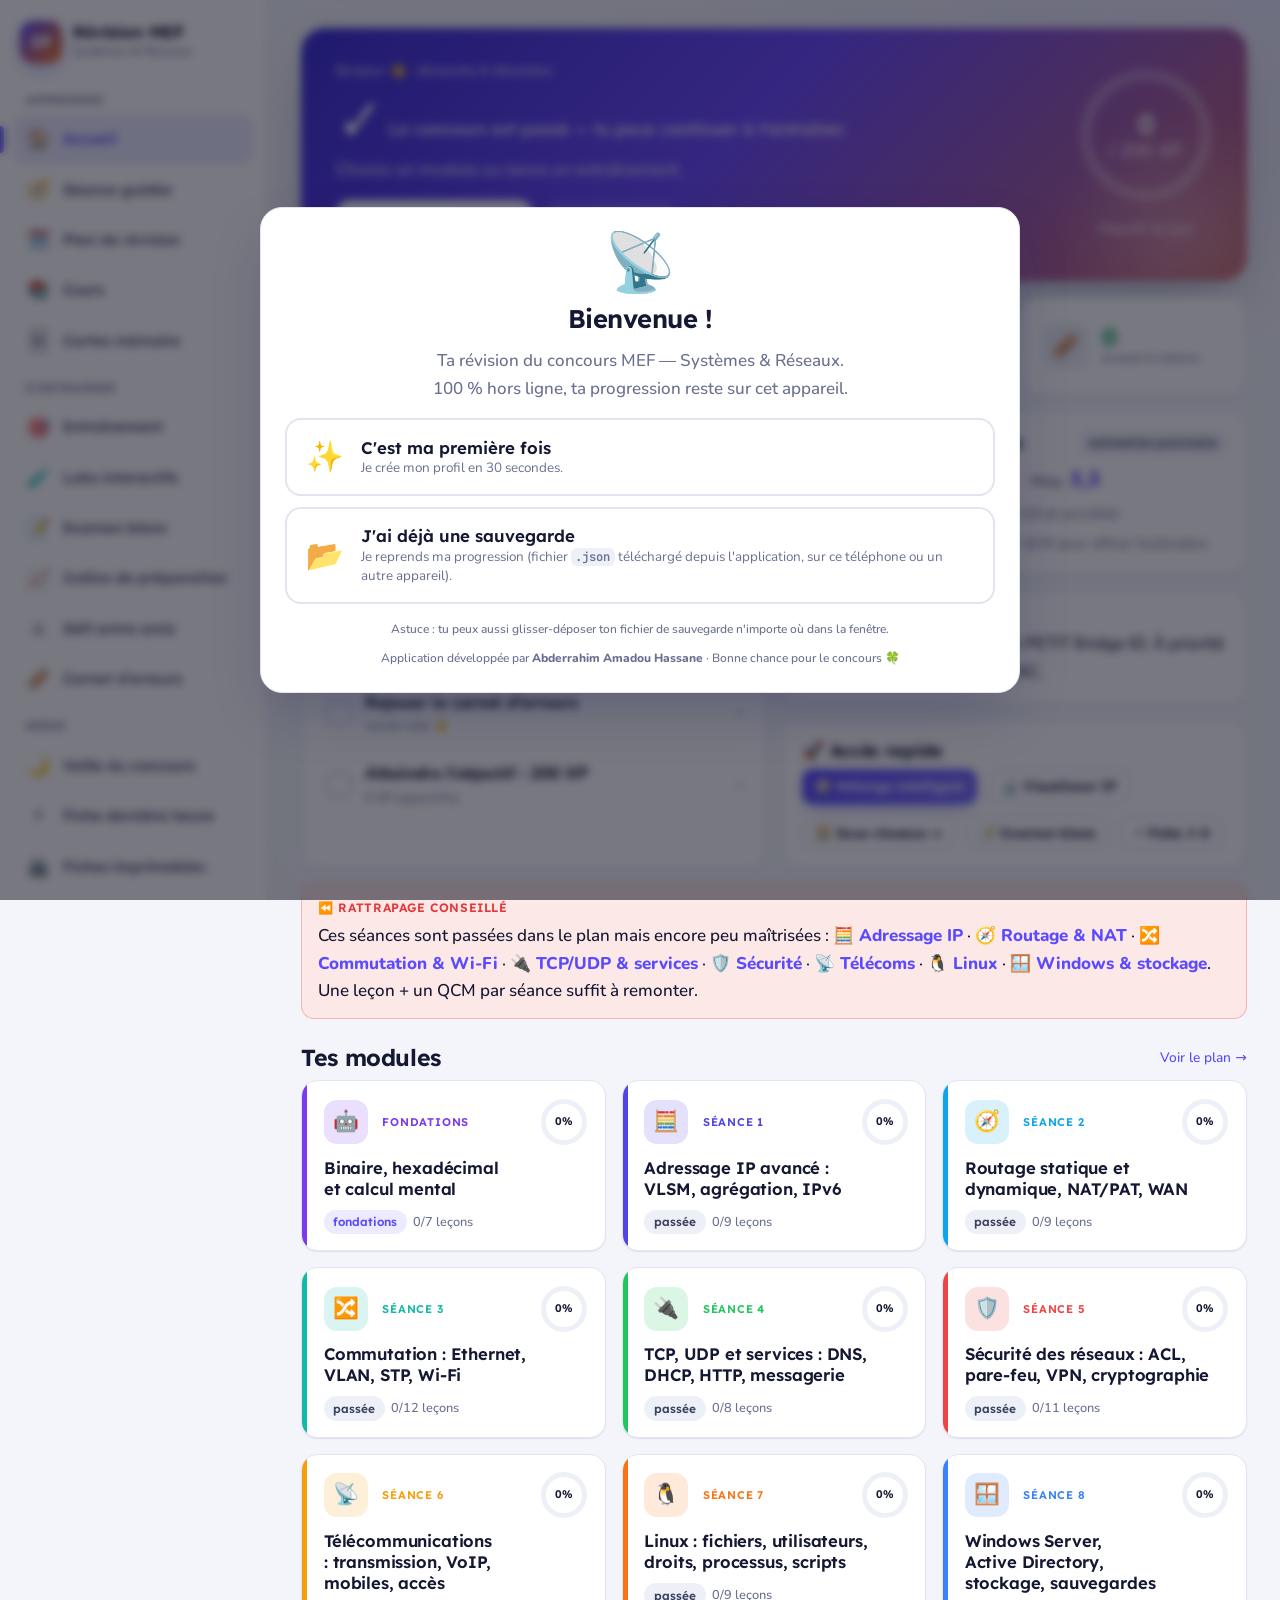
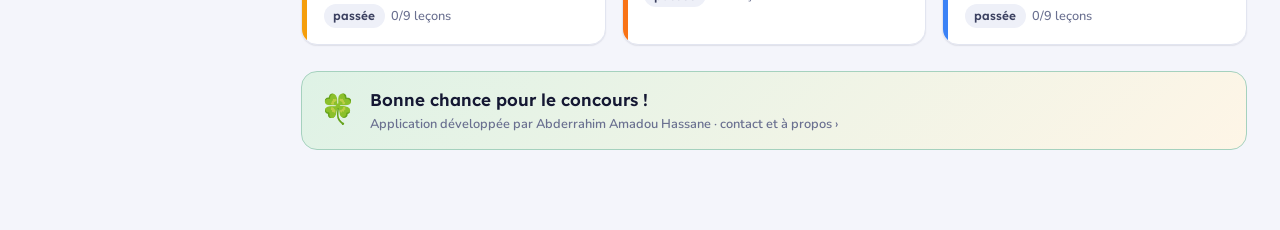
==== commit 9d2181a4: "Application installable (Android, iPhone, ordinateur) et GitHub Pages - Icônes PNG (192, 512, maskab" ====
--- a/app/index.html
+++ b/app/index.html
@@ -8,6 +8,11 @@
   <title>Révision MEF · Systèmes & Réseaux</title>
   <link rel="icon" href="data:image/svg+xml,%3Csvg xmlns='http://www.w3.org/2000/svg' viewBox='0 0 64 64'%3E%3Cdefs%3E%3ClinearGradient id='g' x1='0' y1='0' x2='1' y2='1'%3E%3Cstop offset='0' stop-color='%235b4bff'/%3E%3Cstop offset='1' stop-color='%23ff7a1a'/%3E%3C/linearGradient%3E%3C/defs%3E%3Crect width='64' height='64' rx='16' fill='url(%23g)'/%3E%3Ctext x='32' y='42' font-family='Arial' font-weight='800' font-size='26' text-anchor='middle' fill='white'%3EIP%3C/text%3E%3C/svg%3E">
   <link rel="manifest" href="manifest.webmanifest">
+  <link rel="apple-touch-icon" href="icons/apple-touch-icon.png">
+  <meta name="mobile-web-app-capable" content="yes">
+  <meta name="apple-mobile-web-app-capable" content="yes">
+  <meta name="apple-mobile-web-app-title" content="Révision MEF">
+  <meta name="apple-mobile-web-app-status-bar-style" content="black-translucent">
   <link rel="stylesheet" href="css/fonts.css">
   <link rel="stylesheet" href="css/app.css">
 </head>
@@ -38,6 +43,7 @@
   <script src="js/views/backup.js"></script>
   <script src="js/views/help.js"></script>
   <script src="js/views/tts.js"></script>
+  <script src="js/views/install.js"></script>
   <script src="js/core/quiz.js"></script>
   <script src="js/views/question.js"></script>
   <script src="js/core/gen.js"></script>
--- a/app/css/app.css
+++ b/app/css/app.css
@@ -638,6 +638,11 @@
   .blanc-bar .timer { font-size: 1rem; padding: .2rem .5rem; }
 }
 
+/* Installation */
+.install-url { padding: .5rem .8rem; border-radius: 10px; background: var(--surface-3); font-weight: 700; overflow-wrap: anywhere; }
+.kbdish { display: inline-grid; place-items: center; width: 1.4rem; height: 1.4rem; border-radius: 6px; border: 1px solid var(--border-strong); font-size: .8rem; }
+.update-bar { position: fixed; z-index: 120; left: 50%; transform: translateX(-50%); top: calc(.8rem + env(safe-area-inset-top)); display: flex; gap: .7rem; align-items: center; padding: .5rem .6rem .5rem 1rem; border-radius: 16px; background: var(--surface); border: 1px solid var(--border-strong); box-shadow: var(--shadow-lg); font-weight: 700; animation: slideUp .3s ease; }
+
 /* ---------- Generic components ---------- */
 .card {
   background: var(--surface);
@@ -1182,9 +1187,47 @@
   *, *::before, *::after { animation: none !important; transition: none !important; }
 }
 
+/* Fiches imprimables : aperçu à l'écran */
+.pick { display: flex; gap: .55rem; align-items: center; padding: .35rem 0; font-weight: 600; cursor: pointer; }
+.pick input, .chip-pick input { width: 1.1rem; height: 1.1rem; accent-color: var(--primary); }
+.chip-pick { display: inline-flex; align-items: center; gap: .35rem; padding: .3rem .65rem; border-radius: 99px; border: 1px solid var(--border); background: var(--surface-2); cursor: pointer; font-size: .85rem; font-weight: 600; }
+.chip-pick:has(input:checked) { border-color: var(--primary); background: var(--primary-soft); color: var(--primary); }
+.print-doc { margin-top: 1.5rem; background: #fff; color: #111; border-radius: 12px; padding: 2rem; box-shadow: var(--shadow); font-size: .92rem; line-height: 1.45; }
+.print-doc h1 { font-size: 1.4rem; margin: 0; color: #111; }
+.print-doc h2 { font-size: 1.2rem; color: #111; border-bottom: 3px solid var(--mc, #5b4bff); padding-bottom: .25rem; margin: 0 0 .3rem; }
+.print-doc h3 { font-size: .98rem; margin: .8rem 0 .25rem; color: #222; }
+.print-doc table.t th { background: #f1f1f6; color: #333; }
+.print-doc .co { background: #f7f7fb !important; border: 1px solid #ddd !important; padding: .4rem .6rem; margin: .4rem 0; }
+.pd-cover { display: flex; gap: 1rem; align-items: center; border-bottom: 2px solid #ddd; padding-bottom: .8rem; margin-bottom: 1rem; }
+.pd-cover p { margin: .2rem 0 0; color: #555; font-size: .85rem; }
+.pd-logo { width: 46px; height: 46px; border-radius: 12px; background: linear-gradient(135deg, #5b4bff, #ff7a1a); color: #fff; display: grid; place-items: center; font-weight: 800; -webkit-print-color-adjust: exact; print-color-adjust: exact; }
+.pd-mod { margin-bottom: 1.6rem; }
+.pd-sub { color: #666; font-size: .82rem; margin-bottom: .5rem; }
+.pd-ess { columns: 2 320px; column-gap: 1.6rem; }
+.pd-lesson { break-inside: avoid; margin-bottom: .6rem; }
+.pd-lesson ul, .pd-lesson ol { margin: .2rem 0 .4rem; padding-left: 1.1rem; }
+.pd-phr { break-inside: avoid; background: #f6f5ff; border-radius: 8px; padding: .4rem .8rem; -webkit-print-color-adjust: exact; print-color-adjust: exact; }
+.pd-cardgrid { display: grid; grid-template-columns: 1fr; gap: 0; }
+.pd-card { display: grid; grid-template-columns: 1fr 1fr; border: 1px dashed #999; border-bottom: 0; break-inside: avoid; }
+.pd-card:last-child { border-bottom: 1px dashed #999; }
+.pd-front, .pd-back { padding: .5rem .7rem; min-height: 3.2rem; }
+.pd-front { font-weight: 700; border-right: 1px dashed #bbb; }
+.pd-q > li { margin-bottom: .45rem; break-inside: avoid; }
+.pd-corr { margin: .3rem 0 .2rem; padding: .3rem .6rem; border-left: 3px solid #10a861; background: #f3fbf6; font-size: .88em; -webkit-print-color-adjust: exact; print-color-adjust: exact; }
+.print-doc .bits b { -webkit-print-color-adjust: exact; print-color-adjust: exact; }
+@media (max-width: 600px) { .print-doc { padding: 1rem; } .pd-card { grid-template-columns: 1fr; } .pd-front { border-right: 0; border-bottom: 1px dashed #bbb; } }
+
 @media print {
-  .sidebar, .topbar, .bottombar, .toasts, .q-actions, .btn { display: none !important; }
+  @page { margin: 12mm; }
+  .sidebar, .topbar, .bottombar, .toasts, .q-actions, .btn, .no-print, .help-btn, .coach, .tts-bar, .lesson-aside, .lesson-dock, .read-progress, .focus-head, .modal-bg, .tour { display: none !important; }
   .shell { display: block; }
-  body { background: #fff; }
-  .view { max-width: none; padding: 0; }
-}
+  body { background: #fff !important; color: #111; font-size: 11pt; }
+  .view { max-width: none !important; padding: 0 !important; }
+  .card { box-shadow: none !important; break-inside: avoid; }
+  .print-doc { margin: 0; padding: 0; box-shadow: none; border-radius: 0; font-size: 10pt; }
+  .pd-mod { break-before: page; }
+  .pd-mod:first-of-type { break-before: auto; }
+  .pd-card { grid-template-columns: 1fr 1fr !important; }
+  a { color: inherit; text-decoration: none; }
+}
+
